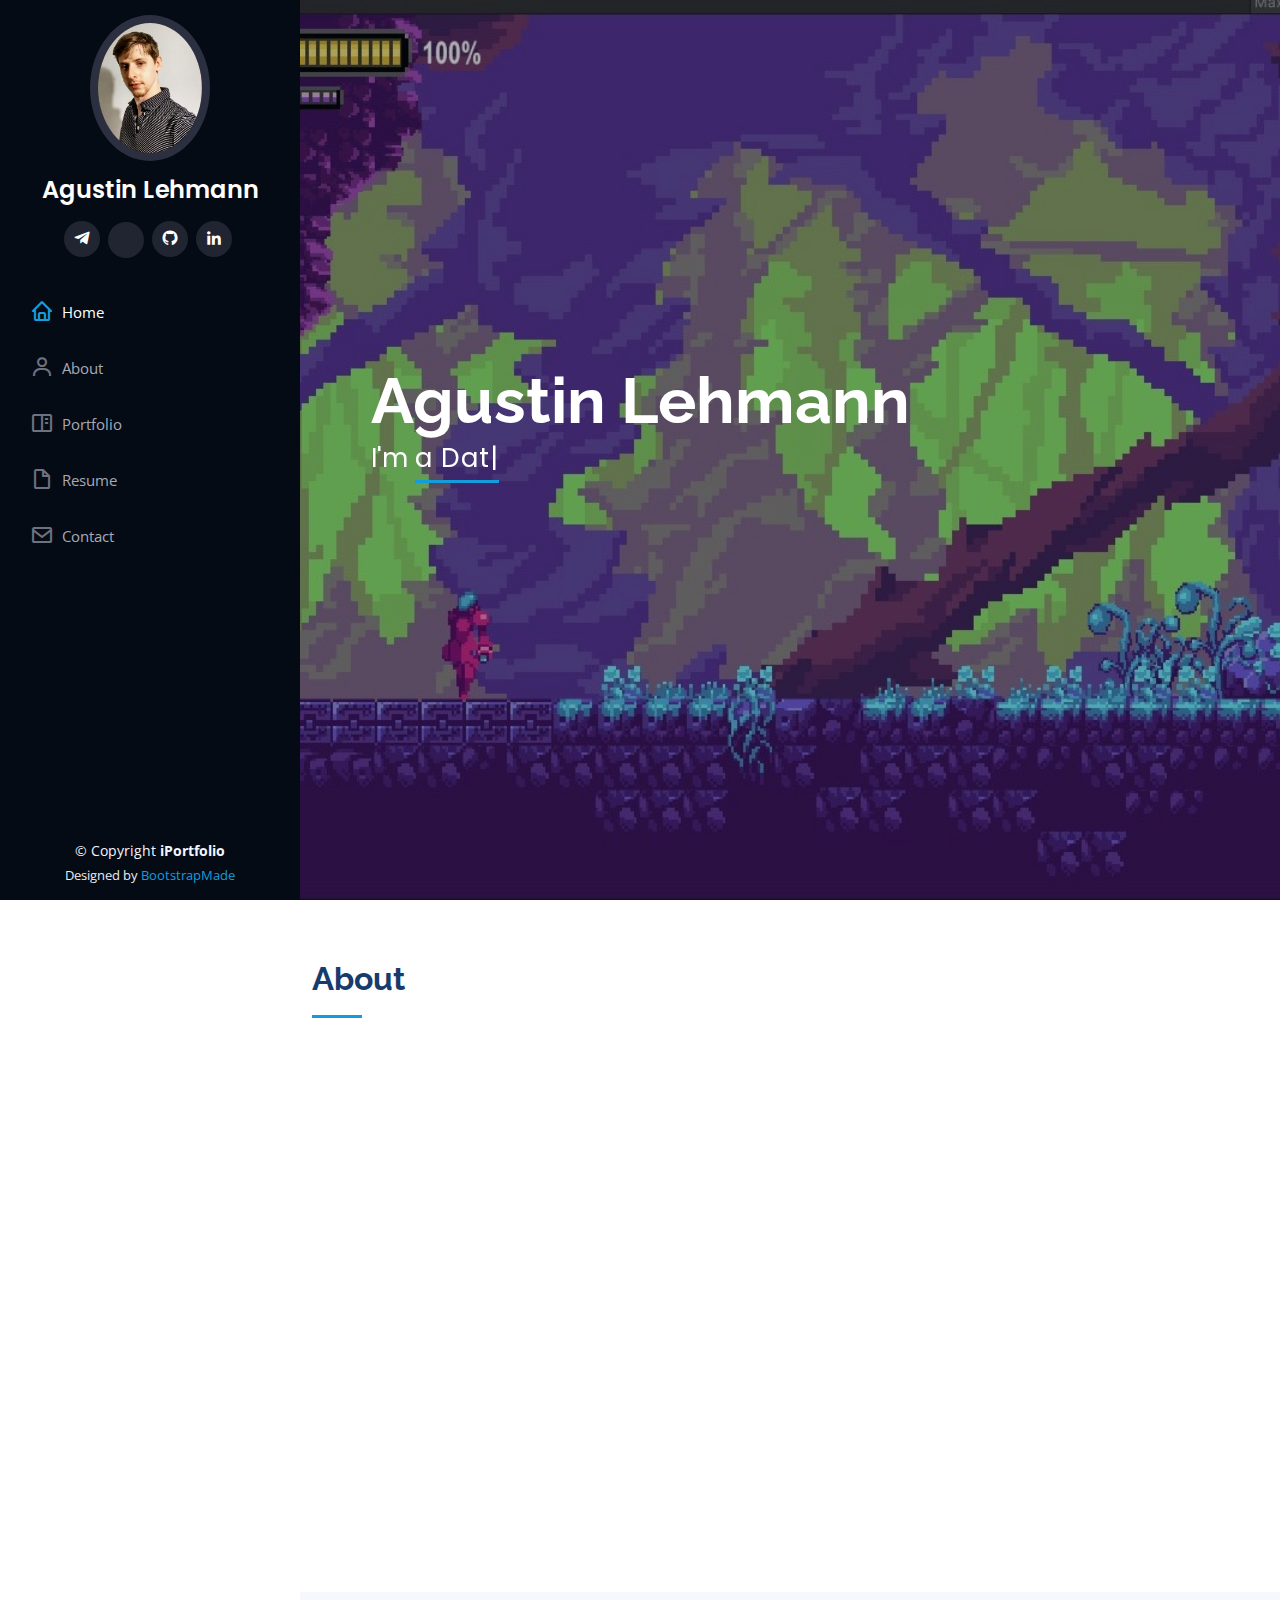
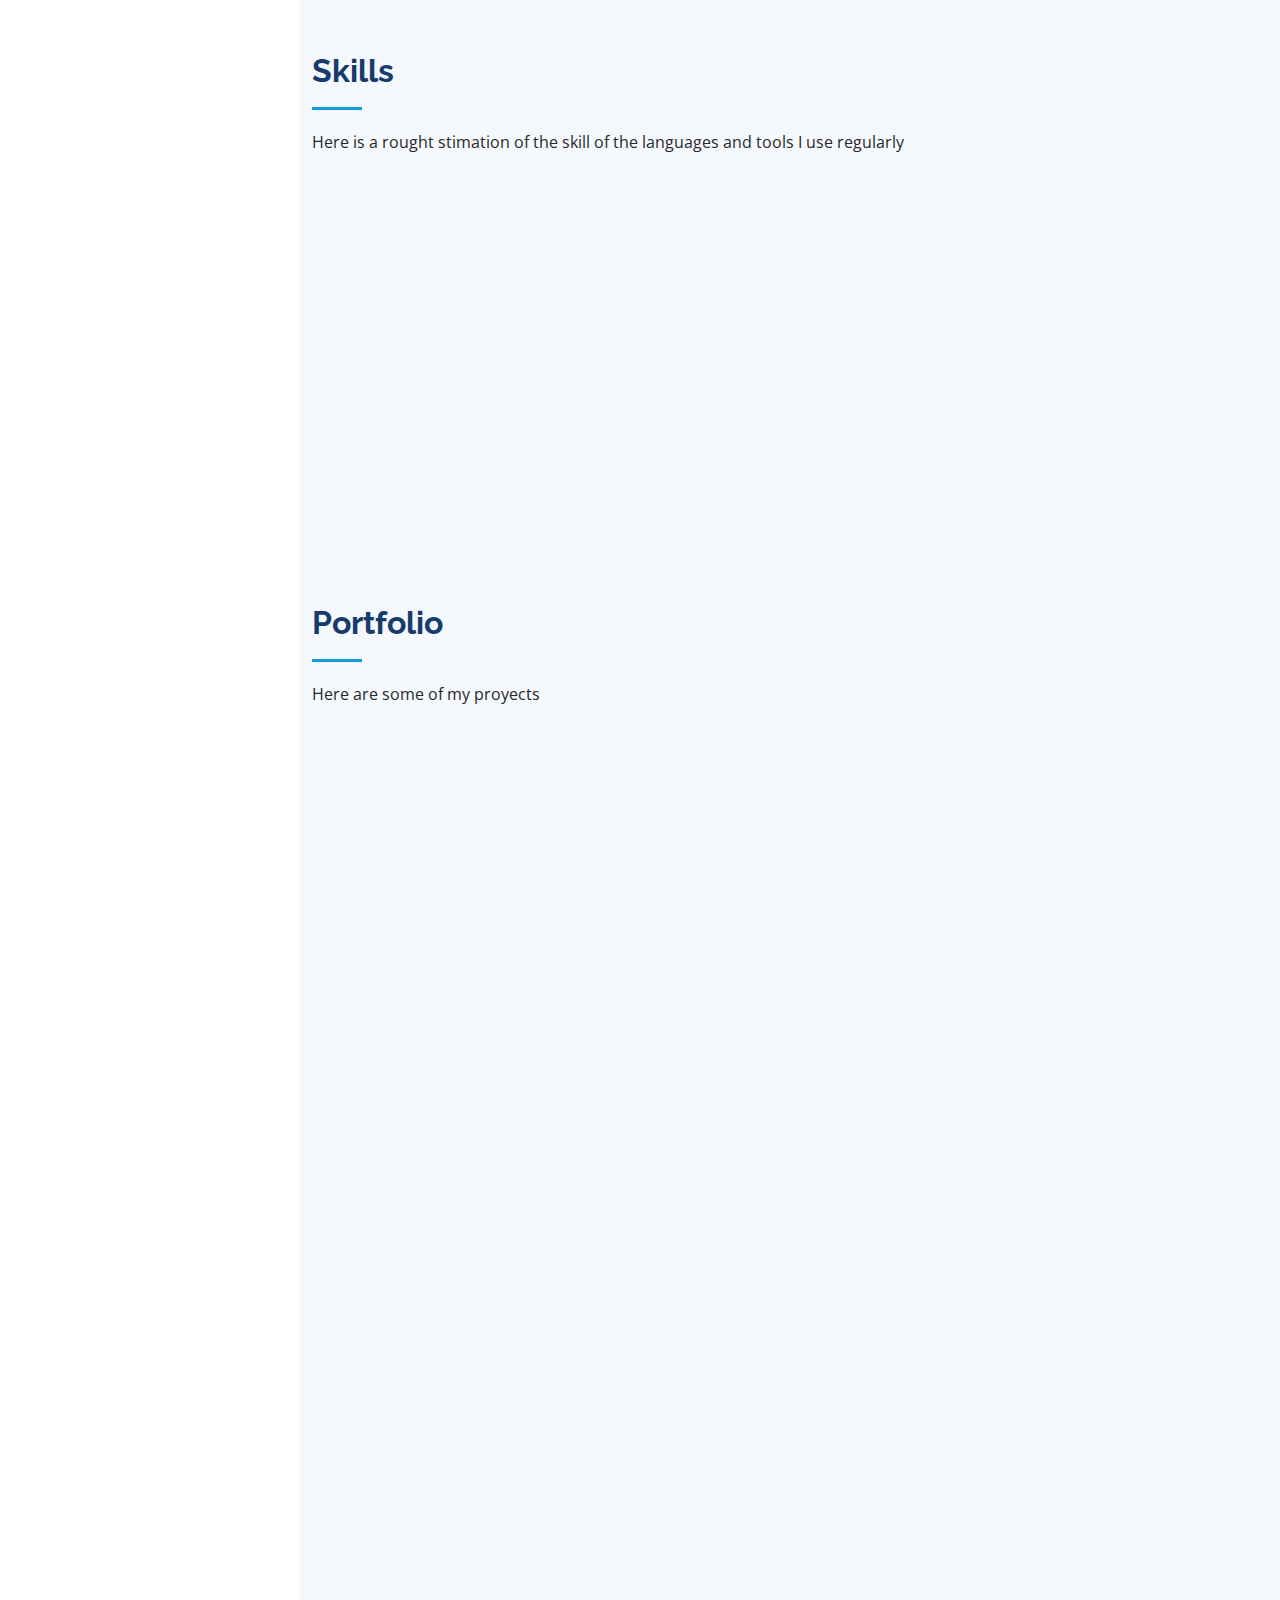
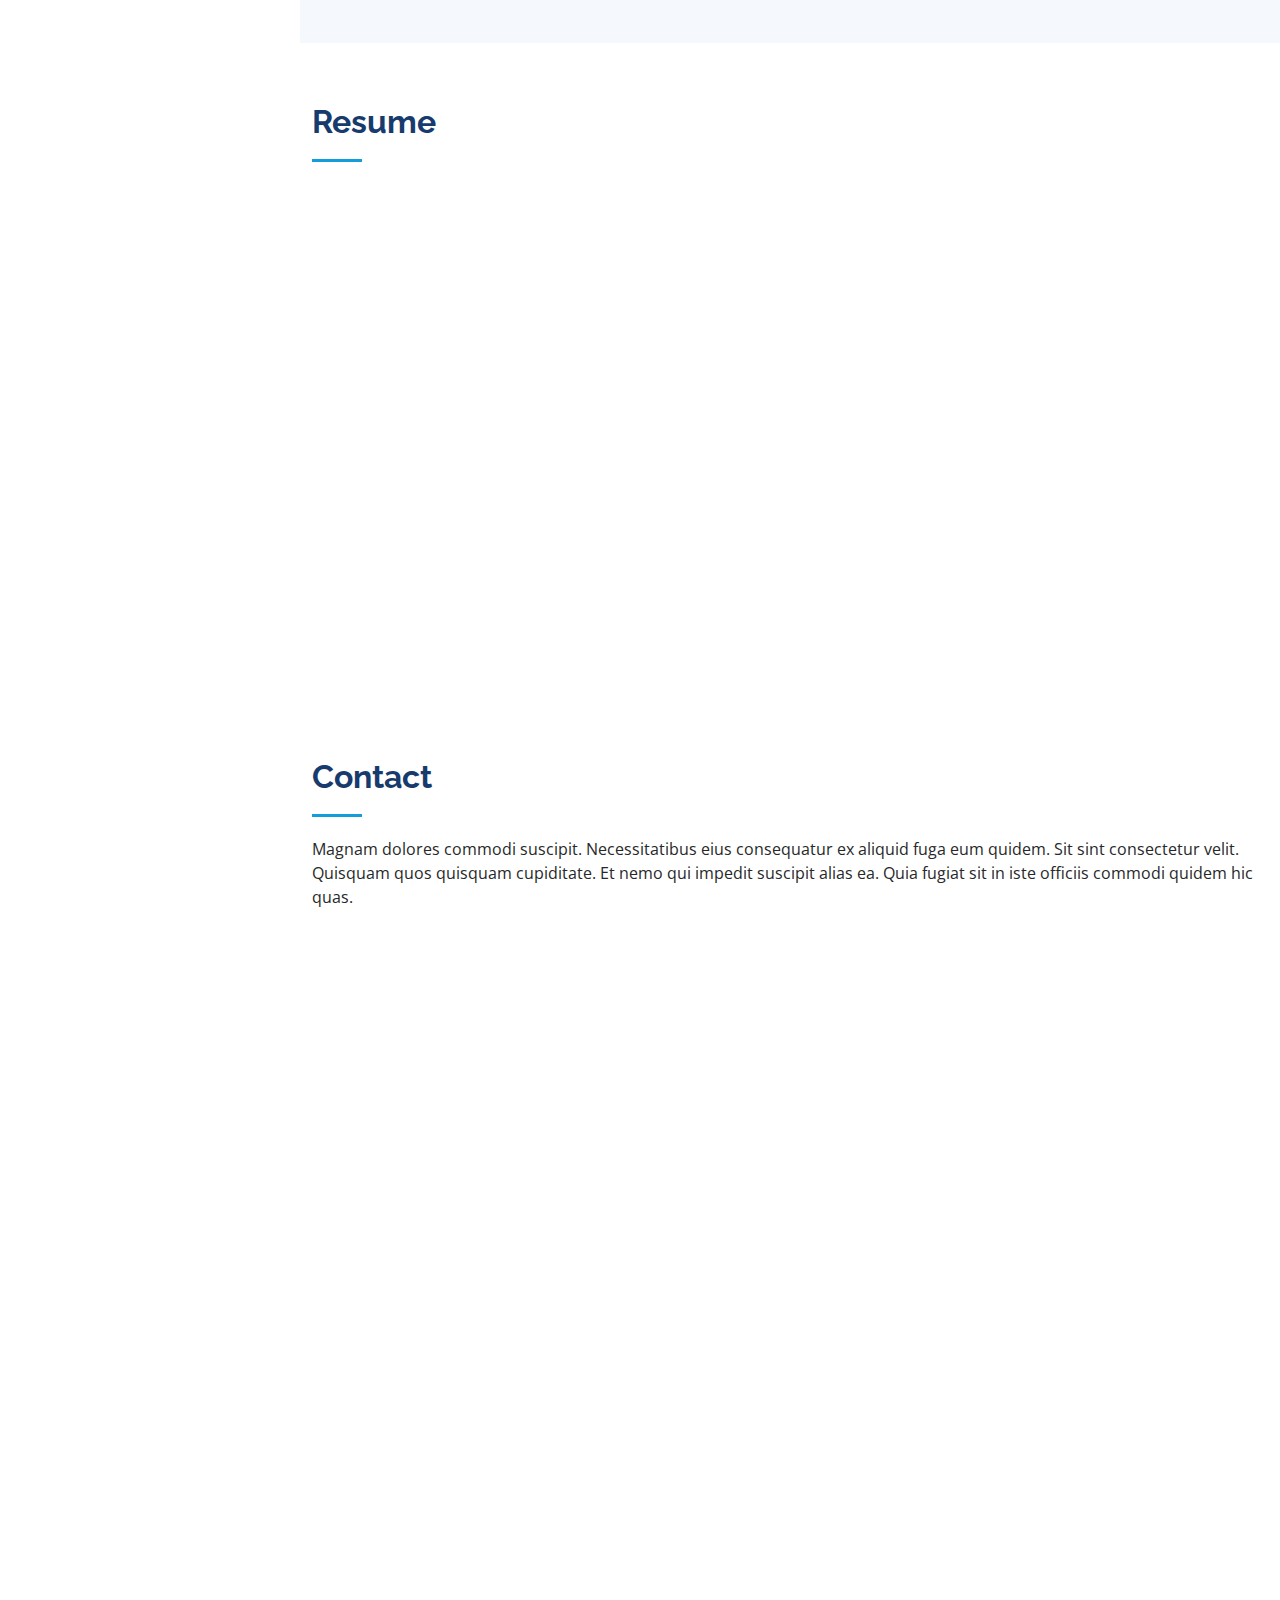
==== index.html @ 0f16b05c "temp" ====
<!DOCTYPE html>
<html lang="en">

<head>
  <meta charset="utf-8">
  <meta content="width=device-width, initial-scale=1.0" name="viewport">

  <title>Agustin Lehmann Portfolio</title>
  <meta content="" name="description">
  <meta content="" name="keywords">

  <!-- Favicons -->
  <link href="assets/img/favicon.png" rel="icon">
  <link href="assets/img/apple-touch-icon.png" rel="apple-touch-icon">

  <!-- Google Fonts -->
  <link href="https://fonts.googleapis.com/css?family=Open+Sans:300,300i,400,400i,600,600i,700,700i|Raleway:300,300i,400,400i,500,500i,600,600i,700,700i|Poppins:300,300i,400,400i,500,500i,600,600i,700,700i" rel="stylesheet">

  <!-- Vendor CSS Files -->
  <link href="assets/vendor/aos/aos.css" rel="stylesheet">
  <link href="assets/vendor/bootstrap/css/bootstrap.min.css" rel="stylesheet">
  <link href="assets/vendor/bootstrap-icons/bootstrap-icons.css" rel="stylesheet">
  <link href="assets/vendor/boxicons/css/boxicons.min.css" rel="stylesheet">
  <link href="assets/vendor/glightbox/css/glightbox.min.css" rel="stylesheet">
  <link href="assets/vendor/swiper/swiper-bundle.min.css" rel="stylesheet">

  <!-- Template Main CSS File -->
  <link href="assets/css/style.css" rel="stylesheet">

  <!-- =======================================================
  * Template Name: iPortfolio - v3.8.0
  * Template URL: https://bootstrapmade.com/iportfolio-bootstrap-portfolio-websites-template/
  * Author: BootstrapMade.com
  * License: https://bootstrapmade.com/license/
  ======================================================== -->
</head>

<body>

  <!-- ======= Mobile nav toggle button ======= -->
  <i class="bi bi-list mobile-nav-toggle d-xl-none"></i>

  <!-- ======= Header ======= -->
  <header id="header">
    <div class="d-flex flex-column">

      <div class="profile">
        <img src="assets/images/profile.jpg" alt="" class="img-fluid rounded-circle">
        <h1 class="text-light"><a href="index.html">Agustin Lehmann</a></h1>
        <div class="social-links mt-3 text-center">
          <!-- <a href="#" class="twitter"><i class="bx bxl-twitter"></i></a> -->
          <a href="https://t.me/AgustinLehmann" class="telegram"><i class="bx bxl-telegram"></i></a>
          <a href="https://www.kaggle.com/agustinlehmann" class="kaggle"><i class="bx kaggle-logo"></i></a>
          <a href="https://github.com/Lemonpi3" class="github"><i class="bx bxl-github"></i></a>
          <a href="https://linkedin.com/in/agustin-lehmann-abaab41b1/" class="linkedin"><i class="bx bxl-linkedin"></i></a>
        </div>
      </div>

      <nav id="navbar" class="nav-menu navbar">
        <ul>
          <li><a href="#hero" class="nav-link scrollto active"><i class="bx bx-home"></i> <span>Home</span></a></li>
          <li><a href="#about" class="nav-link scrollto"><i class="bx bx-user"></i> <span>About</span></a></li>
          <li><a href="#portfolio" class="nav-link scrollto"><i class="bx bx-book-content"></i> <span>Portfolio</span></a></li>
          <li><a href="#resume" class="nav-link scrollto"><i class="bx bx-file-blank"></i> <span>Resume</span></a></li>
          <li><a href="#contact" class="nav-link scrollto"><i class="bx bx-envelope"></i> <span>Contact</span></a></li>
        </ul>
      </nav><!-- .nav-menu -->
    </div>
  </header><!-- End Header -->

  <!-- ======= Hero Section ======= -->
  <section id="hero" class="d-flex flex-column justify-content-center align-items-center">
    <div class="hero-container" data-aos="fade-in">
      <h1>Agustin Lehmann</h1>
      <p>I'm <span class="typed" data-typed-items="a Data Scientist,a Unity Developer,a Programmer,a Chemist"></span></p>
    </div>
  </section><!-- End Hero -->

  <main id="main">

    <!-- ======= About Section ======= -->
    <section id="about" class="about">
      <div class="container">

        <div class="section-title">
          <h2>About</h2>
          

        </div>

        <div class="row">
          <div class="col-lg-4" data-aos="fade-right">
            <img src="assets/img/profile-img.jpg" class="img-fluid" alt="">
          </div>
          <div class="col-lg-8 pt-4 pt-lg-0 content" data-aos="fade-left">
            <h3>Data Scientist &amp; Unity developer.</h3>
            <p class="fst-italic">
              I'm Agustin Lehmann a data scientist, self thought programmer and a chemist.
            </p>
            <div class="row">
              <div class="col-lg-6">
                <ul>
                  <li><i class="bi bi-chevron-right"></i> <strong>Birthday:</strong> <span>7 June 1996</span></li>
                  <li><i class="bi bi-chevron-right"></i> <strong>Github:</strong> <span><a href ="https://github.com/Lemonpi3">github.com/Lemonpi3</a></span></li>
                  <li><i class="bi bi-chevron-right"></i> <strong>Telegram:</strong> <span><a href="https://t.me/AgustinLehmann">@AgustinLehmann</a></span></li>
                  <li><i class="bi bi-chevron-right"></i> <strong>City:</strong> <span>Ciudad Autónoma de Buenos Aires, Argentina</span></li>
                </ul>
              </div>
              <div class="col-lg-6">
                <ul>
                  <li><i class="bi bi-chevron-right"></i> <strong>Age:</strong> <span>26</span></li>
                  <li><i class="bi bi-chevron-right"></i> <strong>Email:</strong> <span>96agustin.lehmann@gmail.com</span></li>
                </ul>
              </div>
            </div>
            <p> I'm currently studying data science at the University of Buenos Aires, changed carrers from pharmacy to data science in late 2021 when I discovered it.</p>
          <p>I have experience with data science python libraries like pandas, tensorflow and seaborn as well as other libraries like requests, beautifulSoup, telethon.
            I have pro efficiency in Unity 2D and 3D (I used it to learn programing by myself) currently learning the Netcode package for makeing multiplayer games also I have some basic knowledge of html, css and javascript.
          </p>
          </div>
        </div>

      </div>
    </section><!-- End About Section -->

    <!-- ======= Skills Section ======= -->
    <section id="skills" class="skills section-bg">
      <div class="container">

        <div class="section-title">
          <h2>Skills</h2>
          <p>Here is a rought stimation of the skill of the languages and tools I use regularly</p>
        </div>

        <div class="row skills-content">

          <div class="col-lg-6" data-aos="fade-up">
            <div class="progress">
              <span class="skill">Python <i class="val">80%</i></span>
              <div class="progress-bar-wrap">
                <div class="progress-bar" role="progressbar" aria-valuenow="80" aria-valuemin="0" aria-valuemax="100"></div>
              </div>
            </div>
        
            <div class="progress">
              <span class="skill">C# <i class="val">80%</i></span>
              <div class="progress-bar-wrap">
                <div class="progress-bar" role="progressbar" aria-valuenow="80" aria-valuemin="0" aria-valuemax="100"></div>
              </div>
            </div>

            <div class="progress">
              <span class="skill">pandas <i class="val">90%</i></span>
              <div class="progress-bar-wrap">
                <div class="progress-bar" role="progressbar" aria-valuenow="90" aria-valuemin="0" aria-valuemax="100"></div>
              </div>
            </div>

            <div class="progress">
              <span class="skill">SQL <i class="val">55%</i></span>
              <div class="progress-bar-wrap">
                <div class="progress-bar" role="progressbar" aria-valuenow="55" aria-valuemin="0" aria-valuemax="100"></div>
              </div>
            </div>

            <div class="progress">
              <span class="skill">Seaborn, scikit-learn, numpy <i class="val">70%</i></span>
              <div class="progress-bar-wrap">
                <div class="progress-bar" role="progressbar" aria-valuenow="70" aria-valuemin="0" aria-valuemax="100"></div>
              </div>
            </div>
          </div>
<!-- la otra mitad -->
          <div class="col-lg-6" data-aos="fade-up" data-aos-delay="100">
            <div class="progress">
              <span class="skill">Excel <i class="val">65%</i></span>
              <div class="progress-bar-wrap">
                <div class="progress-bar" role="progressbar" aria-valuenow="65" aria-valuemin="0" aria-valuemax="100"></div>
              </div>
            </div>
            
            <div class="progress">
              <span class="skill">Unity <i class="val">70%</i></span>
              <div class="progress-bar-wrap">
                <div class="progress-bar" role="progressbar" aria-valuenow="70" aria-valuemin="0" aria-valuemax="100"></div>
              </div>
            </div>

            <div class="progress">
              <span class="skill">Tableu <i class="val">55%</i></span>
              <div class="progress-bar-wrap">
                <div class="progress-bar" role="progressbar" aria-valuenow="55" aria-valuemin="0" aria-valuemax="100"></div>
              </div>
            </div>

            <div class="progress">
              <span class="skill">tensorflow <i class="val">70%</i></span>
              <div class="progress-bar-wrap">
                <div class="progress-bar" role="progressbar" aria-valuenow="70" aria-valuemin="0" aria-valuemax="100"></div>
              </div>
            </div>

            <div class="progress">
              <span class="skill">JavaScript, HTML, CSS <i class="val">75%</i></span>
              <div class="progress-bar-wrap">
                <div class="progress-bar" role="progressbar" aria-valuenow="75" aria-valuemin="0" aria-valuemax="100"></div>
              </div>
            </div>
          </div>

        </div>

      </div>
    </section><!-- End Skills Section -->

   

    <!-- ======= Portfolio Section ======= -->
    <section id="portfolio" class="portfolio section-bg">
      <div class="container">

        <div class="section-title">
          <h2>Portfolio</h2>
          <p>Here are some of my proyects</p>
        </div>

        <div class="row" data-aos="fade-up">
          <div class="col-lg-12 d-flex justify-content-center">
            <ul id="portfolio-flters">
              <li data-filter="*" class="filter-active">All</li>
              <li data-filter=".filter-ds">Data Science</li>
              <li data-filter=".filter-unity">Unity</li>
              <li data-filter=".filter-misc">General</li>
            </ul>
          </div>
        </div>

        <div class="row portfolio-container" data-aos="fade-up" data-aos-delay="100">

          <div class="col-lg-4 col-md-6 portfolio-item filter-ds">
            <div class="portfolio-wrap">
              <img src="assets\images\HearthFailure1.png" class="img-fluid" alt="">
              <div class="portfolio-links ">
                <a href="assets/img/portfolio/portfolio-1.jpg" data-gallery="portfolioGallery" class="portfolio-lightbox" title="App 1"><i class="bx resume-item">ASsdasa</i></a>
                <a href="portfolio-details.html" title="More Details"><i class="bx bx-link">More Details</i></a>
              </div>
            </div>
          </div>

          <div class="col-lg-4 col-md-6 portfolio-item filter-web">
            <div class="portfolio-wrap">
              <img src="assets/img/portfolio/portfolio-2.jpg" class="img-fluid" alt="">
              <div class="portfolio-links">
                <a href="assets/img/portfolio/portfolio-2.jpg" data-gallery="portfolioGallery" class="portfolio-lightbox" title="Web 3"><i class="bx bx-plus"></i></a>
                <a href="portfolio-details.html" title="More Details"><i class="bx bx-link"></i></a>
              </div>
            </div>
          </div>

          <div class="col-lg-4 col-md-6 portfolio-item filter-app">
            <div class="portfolio-wrap">
              <img src="assets/img/portfolio/portfolio-3.jpg" class="img-fluid" alt="">
              <div class="portfolio-links">
                <a href="assets/img/portfolio/portfolio-3.jpg" data-gallery="portfolioGallery" class="portfolio-lightbox" title="App 2"><i class="bx bx-plus"></i></a>
                <a href="portfolio-details.html" title="More Details"><i class="bx bx-link"></i></a>
              </div>
            </div>
          </div>

          <div class="col-lg-4 col-md-6 portfolio-item filter-card">
            <div class="portfolio-wrap">
              <img src="assets/img/portfolio/portfolio-4.jpg" class="img-fluid" alt="">
              <div class="portfolio-links">
                <a href="assets/img/portfolio/portfolio-4.jpg" data-gallery="portfolioGallery" class="portfolio-lightbox" title="Card 2"><i class="bx bx-plus"></i></a>
                <a href="portfolio-details.html" title="More Details"><i class="bx bx-link"></i></a>
              </div>
            </div>
          </div>

          <div class="col-lg-4 col-md-6 portfolio-item filter-web">
            <div class="portfolio-wrap">
              <img src="assets/img/portfolio/portfolio-5.jpg" class="img-fluid" alt="">
              <div class="portfolio-links">
                <a href="assets/img/portfolio/portfolio-5.jpg" data-gallery="portfolioGallery" class="portfolio-lightbox" title="Web 2"><i class="bx bx-plus"></i></a>
                <a href="portfolio-details.html" title="More Details"><i class="bx bx-link"></i></a>
              </div>
            </div>
          </div>

          <div class="col-lg-4 col-md-6 portfolio-item filter-app">
            <div class="portfolio-wrap">
              <img src="assets/img/portfolio/portfolio-6.jpg" class="img-fluid" alt="">
              <div class="portfolio-links">
                <a href="assets/img/portfolio/portfolio-6.jpg" data-gallery="portfolioGallery" class="portfolio-lightbox" title="App 3"><i class="bx bx-plus"></i></a>
                <a href="portfolio-details.html" title="More Details"><i class="bx bx-link"></i></a>
              </div>
            </div>
          </div>

          <div class="col-lg-4 col-md-6 portfolio-item filter-card">
            <div class="portfolio-wrap">
              <img src="assets/img/portfolio/portfolio-7.jpg" class="img-fluid" alt="">
              <div class="portfolio-links">
                <a href="assets/img/portfolio/portfolio-7.jpg" data-gallery="portfolioGallery" class="portfolio-lightbox" title="Card 1"><i class="bx bx-plus"></i></a>
                <a href="portfolio-details.html" title="More Details"><i class="bx bx-link"></i></a>
              </div>
            </div>
          </div>

          <div class="col-lg-4 col-md-6 portfolio-item filter-card">
            <div class="portfolio-wrap">
              <img src="assets/img/portfolio/portfolio-8.jpg" class="img-fluid" alt="">
              <div class="portfolio-links">
                <a href="assets/img/portfolio/portfolio-8.jpg" data-gallery="portfolioGallery" class="portfolio-lightbox" title="Card 3"><i class="bx bx-plus"></i></a>
                <a href="portfolio-details.html" title="More Details"><i class="bx bx-link"></i></a>
              </div>
            </div>
          </div>

          <div class="col-lg-4 col-md-6 portfolio-item filter-web">
            <div class="portfolio-wrap">
              <img src="assets/img/portfolio/portfolio-9.jpg" class="img-fluid" alt="">
              <div class="portfolio-links">
                <a href="assets/img/portfolio/portfolio-9.jpg" data-gallery="portfolioGallery" class="portfolio-lightbox" title="Web 3"><i class="bx bx-plus"></i></a>
                <a href="portfolio-details.html" title="More Details"><i class="bx bx-link"></i></a>
              </div>
            </div>
          </div>

        </div>

      </div>
    </section><!-- End Portfolio Section -->
 <!-- ======= Resume Section ======= -->
 <section id="resume" class="resume">
  <div class="container">

    <div class="section-title">
      <h2>Resume</h2>
    </div>

    <div class="row">
      <div class="col-lg-6" data-aos="fade-up">
          <h3 class="resume-title">Education</h3>
          <div class="resume-item">
            <h4>Data Science</h4>
            <h5>2022 - Present</h5>
            <p><em>Universidad de Buenos Aires, Buenos Aires, Argentina</em></p>
          </div>
          <div class="resume-item">
            <h4>Pharmacy(Incomplete)</h4>
            <h5>2017 - 2019</h5>
            <p><em>Universidad de Buenos Aires, Buenos Aires, Argentina</em></p>
          </div>
          <div class="resume-item">
            <h4>Chemist</h4>
            <h5>2008 - 2016</h5>
            <p><em>Escuela Técnica N°27 Hipólito Yrigoyen, Buenos Aires, Argentina</em></p>
          </div>
      </div>
    </div>

  </div>
</section><!-- End Resume Section -->
    <!-- ======= Contact Section ======= -->
    <section id="contact" class="contact">
      <div class="container">

        <div class="section-title">
          <h2>Contact</h2>
          <p>Magnam dolores commodi suscipit. Necessitatibus eius consequatur ex aliquid fuga eum quidem. Sit sint consectetur velit. Quisquam quos quisquam cupiditate. Et nemo qui impedit suscipit alias ea. Quia fugiat sit in iste officiis commodi quidem hic quas.</p>
        </div>

        <div class="row" data-aos="fade-in">

          <div class="col-lg-5 d-flex align-items-stretch">
            <div class="info">
              <div class="address">
                <i class="bi bi-geo-alt"></i>
                <h4>Location:</h4>
                <p>A108 Adam Street, New York, NY 535022</p>
              </div>

              <div class="email">
                <i class="bi bi-envelope"></i>
                <h4>Email:</h4>
                <p>info@example.com</p>
              </div>

              <div class="phone">
                <i class="bi bi-phone"></i>
                <h4>Call:</h4>
                <p>+1 5589 55488 55s</p>
              </div>

              <iframe src="https://www.google.com/maps/embed?pb=!1m14!1m8!1m3!1d12097.433213460943!2d-74.0062269!3d40.7101282!3m2!1i1024!2i768!4f13.1!3m3!1m2!1s0x0%3A0xb89d1fe6bc499443!2sDowntown+Conference+Center!5e0!3m2!1smk!2sbg!4v1539943755621" frameborder="0" style="border:0; width: 100%; height: 290px;" allowfullscreen></iframe>
            </div>

          </div>

          <div class="col-lg-7 mt-5 mt-lg-0 d-flex align-items-stretch">
            <form action="forms/contact.php" method="post" role="form" class="php-email-form">
              <div class="row">
                <div class="form-group col-md-6">
                  <label for="name">Your Name</label>
                  <input type="text" name="name" class="form-control" id="name" required>
                </div>
                <div class="form-group col-md-6">
                  <label for="name">Your Email</label>
                  <input type="email" class="form-control" name="email" id="email" required>
                </div>
              </div>
              <div class="form-group">
                <label for="name">Subject</label>
                <input type="text" class="form-control" name="subject" id="subject" required>
              </div>
              <div class="form-group">
                <label for="name">Message</label>
                <textarea class="form-control" name="message" rows="10" required></textarea>
              </div>
              <div class="my-3">
                <div class="loading">Loading</div>
                <div class="error-message"></div>
                <div class="sent-message">Your message has been sent. Thank you!</div>
              </div>
              <div class="text-center"><button type="submit">Send Message</button></div>
            </form>
          </div>

        </div>

      </div>
    </section><!-- End Contact Section -->

  </main><!-- End #main -->

  <!-- ======= Footer ======= -->
  <footer id="footer">
    <div class="container">
      <div class="copyright">
        &copy; Copyright <strong><span>iPortfolio</span></strong>
      </div>
      <div class="credits">
        <!-- All the links in the footer should remain intact. -->
        <!-- You can delete the links only if you purchased the pro version. -->
        <!-- Licensing information: https://bootstrapmade.com/license/ -->
        <!-- Purchase the pro version with working PHP/AJAX contact form: https://bootstrapmade.com/iportfolio-bootstrap-portfolio-websites-template/ -->
        Designed by <a href="https://bootstrapmade.com/">BootstrapMade</a>
      </div>
    </div>
  </footer><!-- End  Footer -->

  <a href="#" class="back-to-top d-flex align-items-center justify-content-center"><i class="bi bi-arrow-up-short"></i></a>

  <!-- Vendor JS Files -->
  <script src="assets/vendor/purecounter/purecounter_vanilla.js"></script>
  <script src="assets/vendor/aos/aos.js"></script>
  <script src="assets/vendor/bootstrap/js/bootstrap.bundle.min.js"></script>
  <script src="assets/vendor/glightbox/js/glightbox.min.js"></script>
  <script src="assets/vendor/isotope-layout/isotope.pkgd.min.js"></script>
  <script src="assets/vendor/swiper/swiper-bundle.min.js"></script>
  <script src="assets/vendor/typed.js/typed.min.js"></script>
  <script src="assets/vendor/waypoints/noframework.waypoints.js"></script>
  <script src="assets/vendor/php-email-form/validate.js"></script>

  <!-- Template Main JS File -->
  <script src="assets/js/main.js"></script>

</body>

</html>
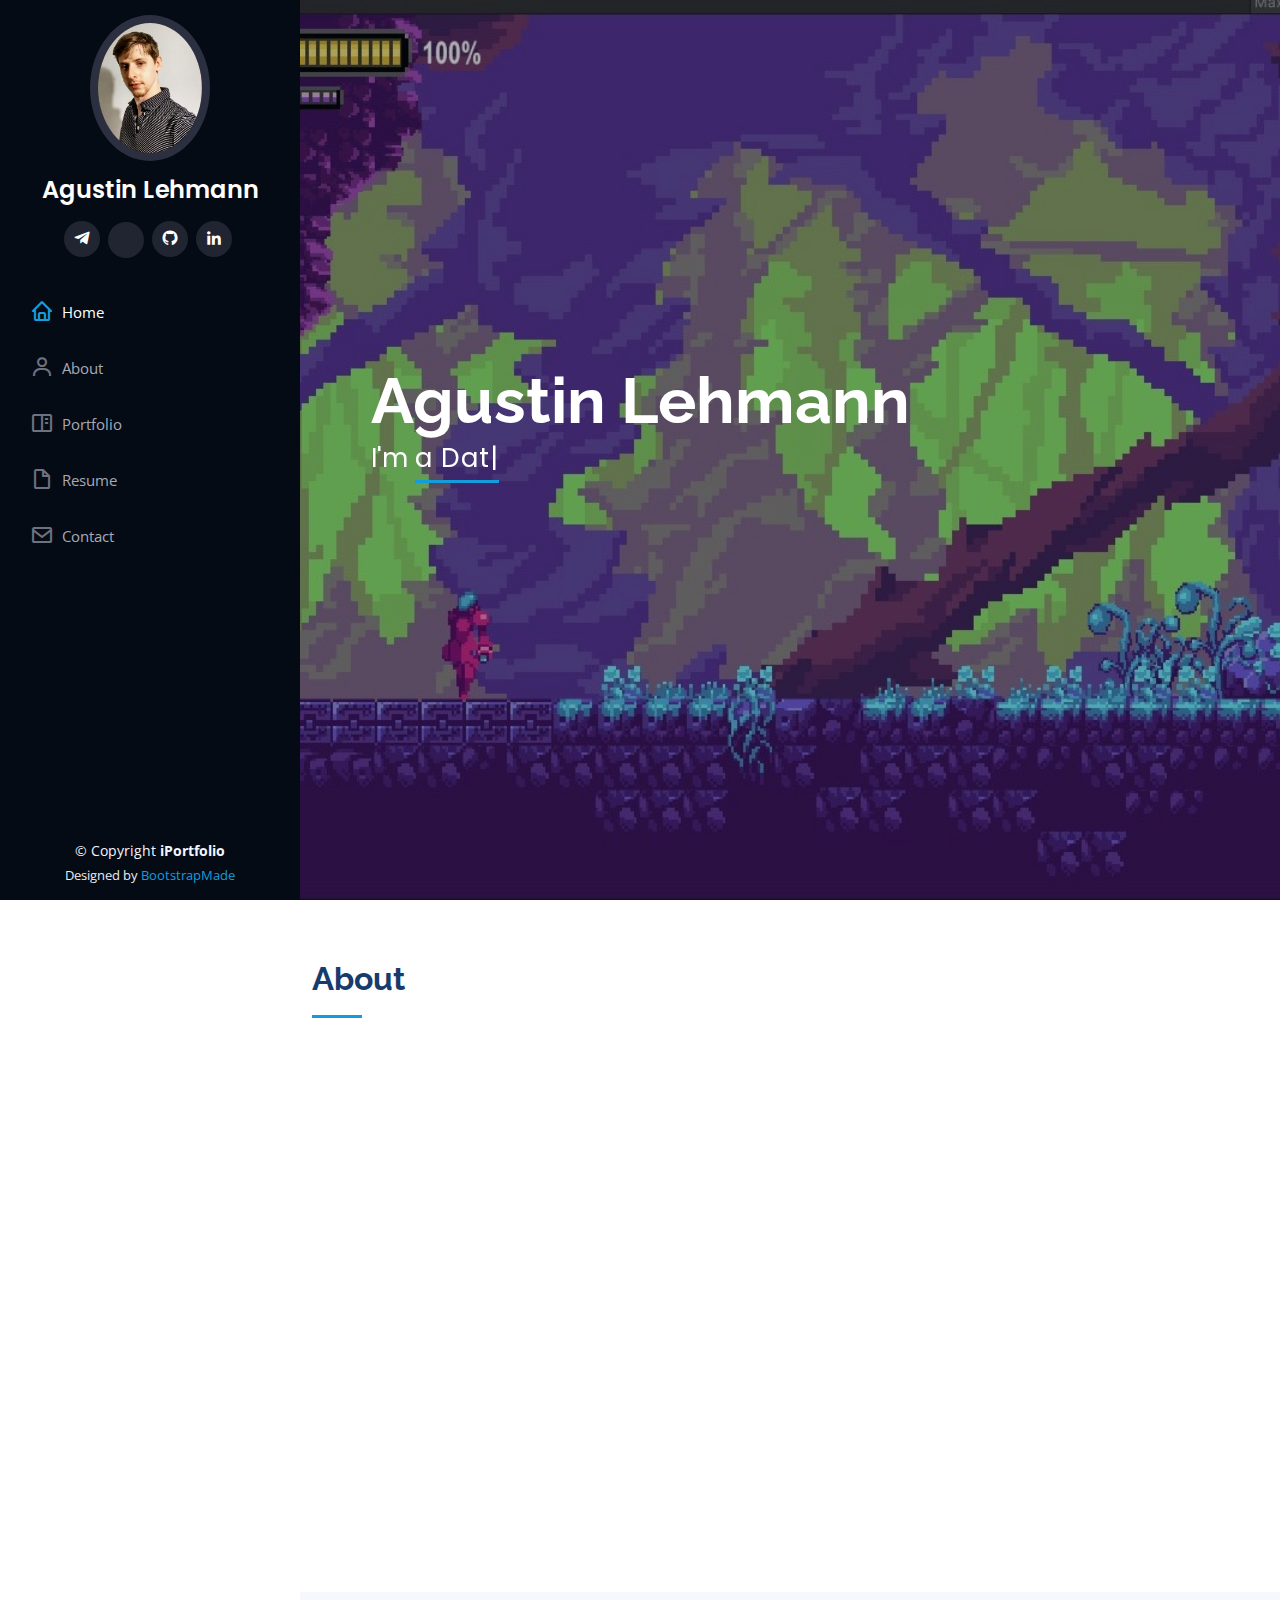
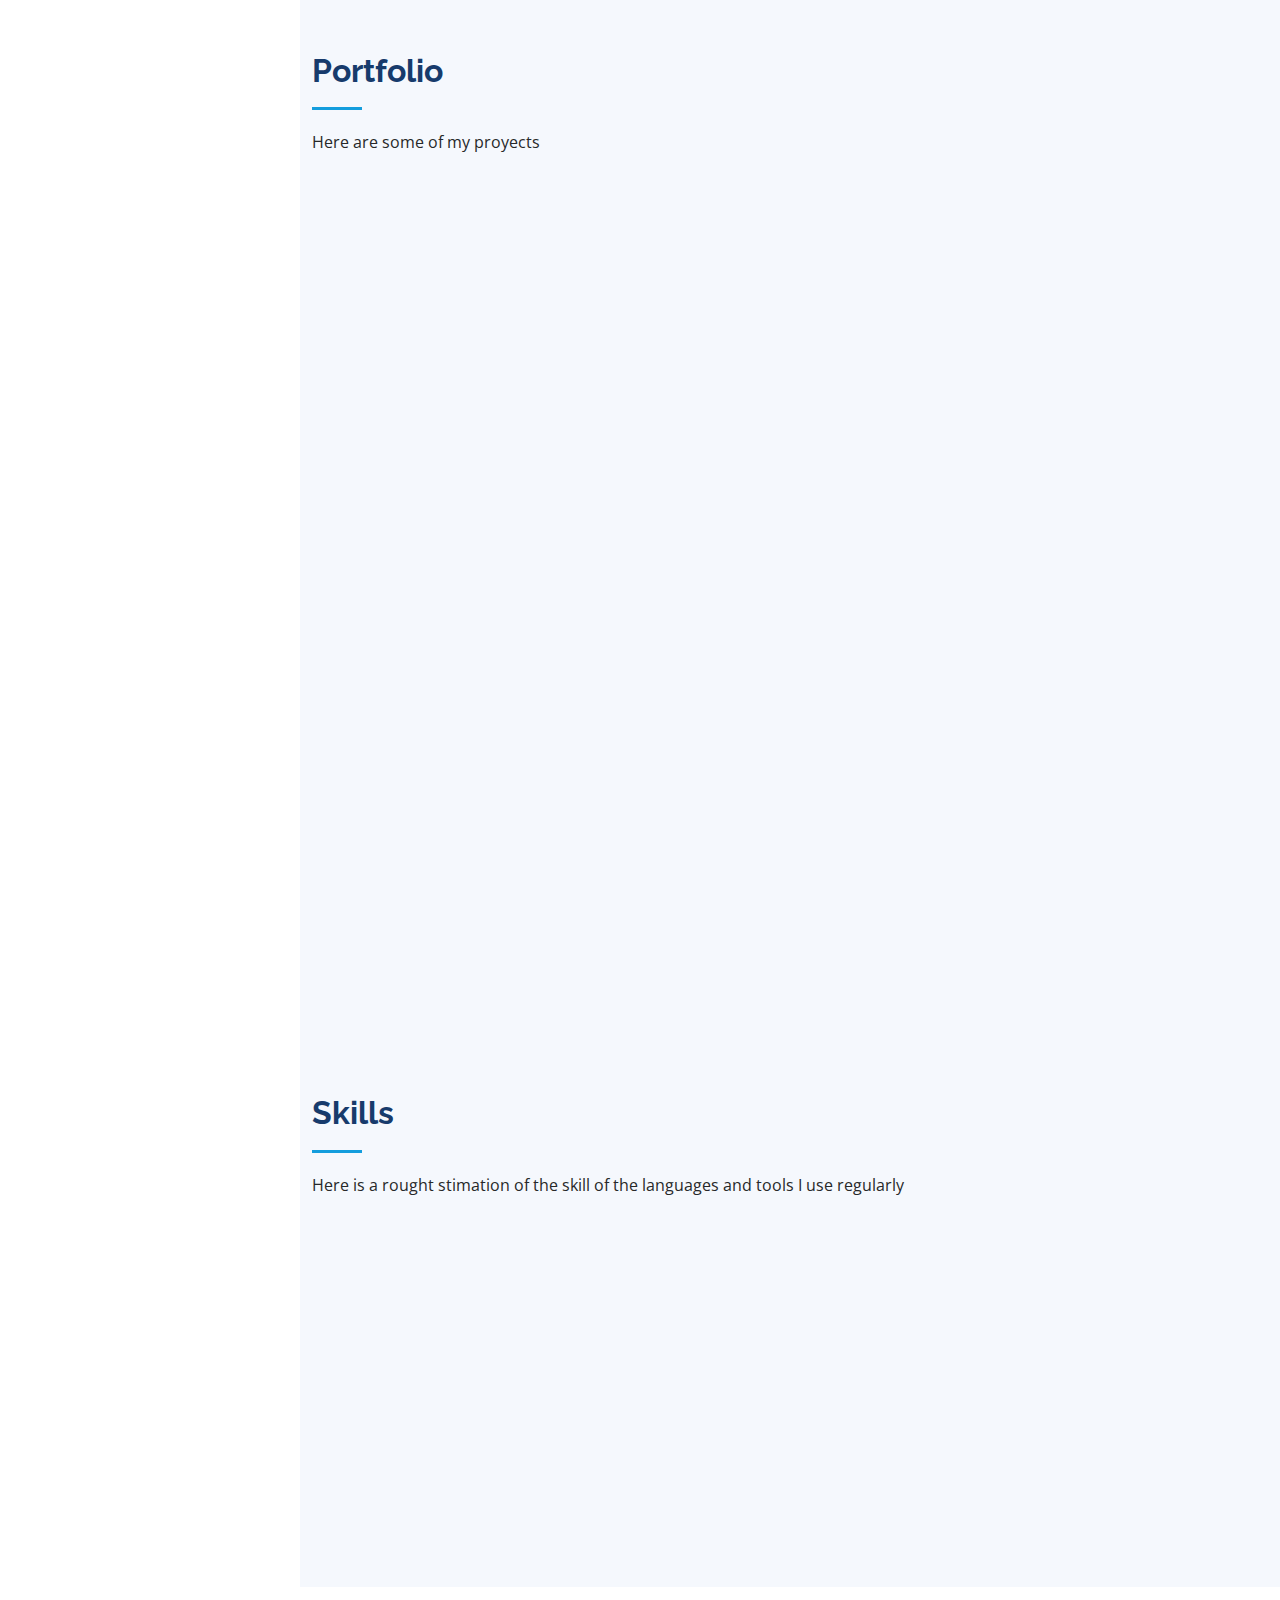
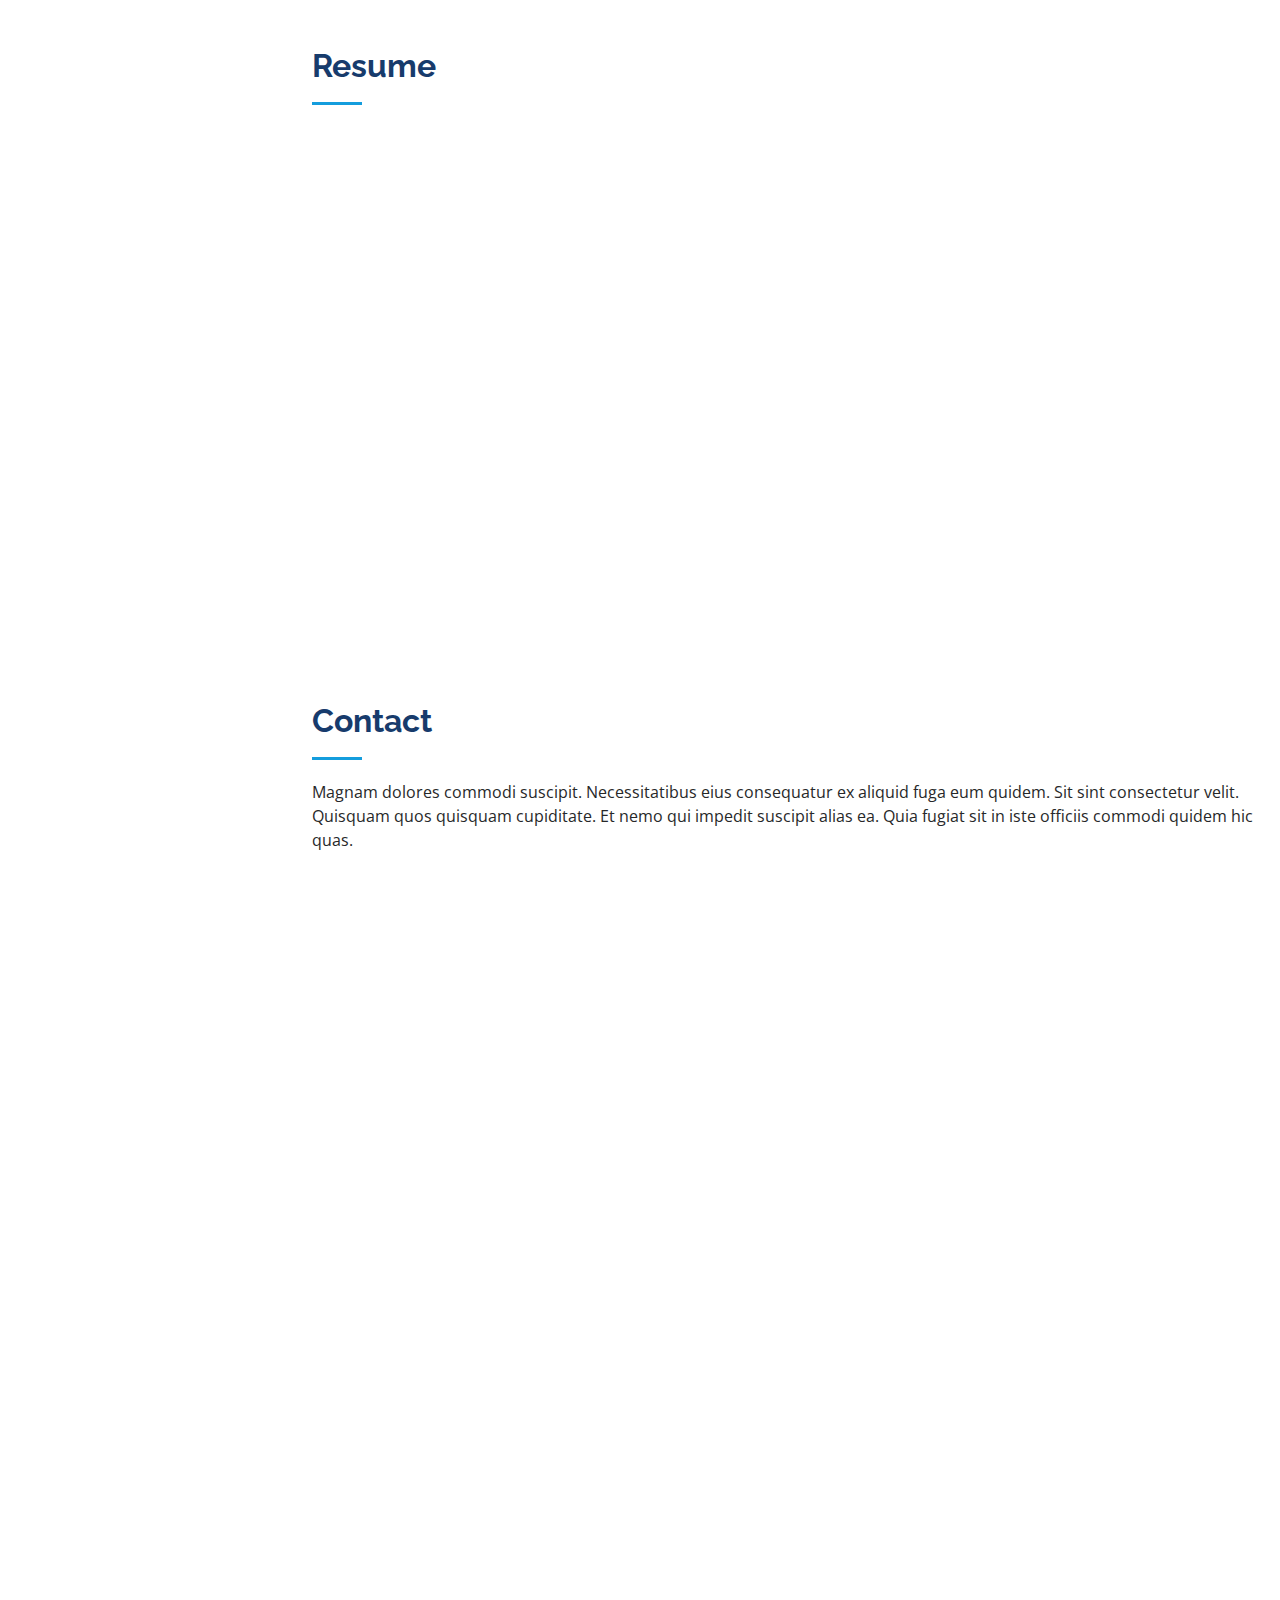
==== commit 2b0ac83c: "moar changes" ====
--- a/index.html
+++ b/index.html
@@ -84,13 +84,11 @@
 
         <div class="section-title">
           <h2>About</h2>
-          
-
         </div>
 
         <div class="row">
           <div class="col-lg-4" data-aos="fade-right">
-            <img src="assets/img/profile-img.jpg" class="img-fluid" alt="">
+            <img src="assets/images/profile.jpg" class="img-fluid" alt="">
           </div>
           <div class="col-lg-8 pt-4 pt-lg-0 content" data-aos="fade-left">
             <h3>Data Scientist &amp; Unity developer.</h3>
@@ -123,98 +121,6 @@
       </div>
     </section><!-- End About Section -->
 
-    <!-- ======= Skills Section ======= -->
-    <section id="skills" class="skills section-bg">
-      <div class="container">
-
-        <div class="section-title">
-          <h2>Skills</h2>
-          <p>Here is a rought stimation of the skill of the languages and tools I use regularly</p>
-        </div>
-
-        <div class="row skills-content">
-
-          <div class="col-lg-6" data-aos="fade-up">
-            <div class="progress">
-              <span class="skill">Python <i class="val">80%</i></span>
-              <div class="progress-bar-wrap">
-                <div class="progress-bar" role="progressbar" aria-valuenow="80" aria-valuemin="0" aria-valuemax="100"></div>
-              </div>
-            </div>
-        
-            <div class="progress">
-              <span class="skill">C# <i class="val">80%</i></span>
-              <div class="progress-bar-wrap">
-                <div class="progress-bar" role="progressbar" aria-valuenow="80" aria-valuemin="0" aria-valuemax="100"></div>
-              </div>
-            </div>
-
-            <div class="progress">
-              <span class="skill">pandas <i class="val">90%</i></span>
-              <div class="progress-bar-wrap">
-                <div class="progress-bar" role="progressbar" aria-valuenow="90" aria-valuemin="0" aria-valuemax="100"></div>
-              </div>
-            </div>
-
-            <div class="progress">
-              <span class="skill">SQL <i class="val">55%</i></span>
-              <div class="progress-bar-wrap">
-                <div class="progress-bar" role="progressbar" aria-valuenow="55" aria-valuemin="0" aria-valuemax="100"></div>
-              </div>
-            </div>
-
-            <div class="progress">
-              <span class="skill">Seaborn, scikit-learn, numpy <i class="val">70%</i></span>
-              <div class="progress-bar-wrap">
-                <div class="progress-bar" role="progressbar" aria-valuenow="70" aria-valuemin="0" aria-valuemax="100"></div>
-              </div>
-            </div>
-          </div>
-<!-- la otra mitad -->
-          <div class="col-lg-6" data-aos="fade-up" data-aos-delay="100">
-            <div class="progress">
-              <span class="skill">Excel <i class="val">65%</i></span>
-              <div class="progress-bar-wrap">
-                <div class="progress-bar" role="progressbar" aria-valuenow="65" aria-valuemin="0" aria-valuemax="100"></div>
-              </div>
-            </div>
-            
-            <div class="progress">
-              <span class="skill">Unity <i class="val">70%</i></span>
-              <div class="progress-bar-wrap">
-                <div class="progress-bar" role="progressbar" aria-valuenow="70" aria-valuemin="0" aria-valuemax="100"></div>
-              </div>
-            </div>
-
-            <div class="progress">
-              <span class="skill">Tableu <i class="val">55%</i></span>
-              <div class="progress-bar-wrap">
-                <div class="progress-bar" role="progressbar" aria-valuenow="55" aria-valuemin="0" aria-valuemax="100"></div>
-              </div>
-            </div>
-
-            <div class="progress">
-              <span class="skill">tensorflow <i class="val">70%</i></span>
-              <div class="progress-bar-wrap">
-                <div class="progress-bar" role="progressbar" aria-valuenow="70" aria-valuemin="0" aria-valuemax="100"></div>
-              </div>
-            </div>
-
-            <div class="progress">
-              <span class="skill">JavaScript, HTML, CSS <i class="val">75%</i></span>
-              <div class="progress-bar-wrap">
-                <div class="progress-bar" role="progressbar" aria-valuenow="75" aria-valuemin="0" aria-valuemax="100"></div>
-              </div>
-            </div>
-          </div>
-
-        </div>
-
-      </div>
-    </section><!-- End Skills Section -->
-
-   
-
     <!-- ======= Portfolio Section ======= -->
     <section id="portfolio" class="portfolio section-bg">
       <div class="container">
@@ -241,17 +147,44 @@
             <div class="portfolio-wrap">
               <img src="assets\images\HearthFailure1.png" class="img-fluid" alt="">
               <div class="portfolio-links ">
-                <a href="assets/img/portfolio/portfolio-1.jpg" data-gallery="portfolioGallery" class="portfolio-lightbox" title="App 1"><i class="bx resume-item">ASsdasa</i></a>
-                <a href="portfolio-details.html" title="More Details"><i class="bx bx-link">More Details</i></a>
+                <a href=".\portfolio-details-pages\portfolio-details-heartfailure.html" title="More Details">Heart failure EDA and Model</a>
+              </div>
+            </div>
+          </div>
+
+          <div class="col-lg-4 col-md-6 portfolio-item filter-unity">
+            <div class="portfolio-wrap">
+              <img src="assets/images/fpsSurvival.png" class="img-fluid" alt="">
+              <div class="portfolio-links">
+                <a href=".\portfolio-details-pages\portfolio-details-fps-survival.html" title="More Details">FPS survival with MLAPI</a>
+              </div>
+            </div>
+          </div>
+
+          <div class="col-lg-4 col-md-6 portfolio-item filter-unity">
+            <div class="portfolio-wrap">
+              <img src="assets/images/LetBeChaos.jpg" class="img-fluid" alt="">
+              <div class="portfolio-links">
+                <a href=".\portfolio-details-pages\portfolio-details-let-be-chaos.html" title="More Details">GameJam: Let it be Chaos</a>
+              </div>
+            </div>
+          </div>
+
+          <div class="col-lg-4 col-md-6 portfolio-item filter-card">
+            <div class="portfolio-wrap">
+              <img src="assets/img/portfolio/portfolio-4.jpg" class="img-fluid" alt="">
+              <div class="portfolio-links">
+                <a href="assets/img/portfolio/portfolio-4.jpg" data-gallery="portfolioGallery" class="portfolio-lightbox" title="Card 2"><i class="bx bx-plus"></i></a>
+                <a href="portfolio-details.html" title="More Details"><i class="bx bx-link"></i></a>
               </div>
             </div>
           </div>
 
           <div class="col-lg-4 col-md-6 portfolio-item filter-web">
             <div class="portfolio-wrap">
-              <img src="assets/img/portfolio/portfolio-2.jpg" class="img-fluid" alt="">
-              <div class="portfolio-links">
-                <a href="assets/img/portfolio/portfolio-2.jpg" data-gallery="portfolioGallery" class="portfolio-lightbox" title="Web 3"><i class="bx bx-plus"></i></a>
+              <img src="assets/img/portfolio/portfolio-5.jpg" class="img-fluid" alt="">
+              <div class="portfolio-links">
+                <a href="assets/img/portfolio/portfolio-5.jpg" data-gallery="portfolioGallery" class="portfolio-lightbox" title="Web 2"><i class="bx bx-plus"></i></a>
                 <a href="portfolio-details.html" title="More Details"><i class="bx bx-link"></i></a>
               </div>
             </div>
@@ -259,9 +192,9 @@
 
           <div class="col-lg-4 col-md-6 portfolio-item filter-app">
             <div class="portfolio-wrap">
-              <img src="assets/img/portfolio/portfolio-3.jpg" class="img-fluid" alt="">
-              <div class="portfolio-links">
-                <a href="assets/img/portfolio/portfolio-3.jpg" data-gallery="portfolioGallery" class="portfolio-lightbox" title="App 2"><i class="bx bx-plus"></i></a>
+              <img src="assets/img/portfolio/portfolio-6.jpg" class="img-fluid" alt="">
+              <div class="portfolio-links">
+                <a href="assets/img/portfolio/portfolio-6.jpg" data-gallery="portfolioGallery" class="portfolio-lightbox" title="App 3"><i class="bx bx-plus"></i></a>
                 <a href="portfolio-details.html" title="More Details"><i class="bx bx-link"></i></a>
               </div>
             </div>
@@ -269,9 +202,19 @@
 
           <div class="col-lg-4 col-md-6 portfolio-item filter-card">
             <div class="portfolio-wrap">
-              <img src="assets/img/portfolio/portfolio-4.jpg" class="img-fluid" alt="">
-              <div class="portfolio-links">
-                <a href="assets/img/portfolio/portfolio-4.jpg" data-gallery="portfolioGallery" class="portfolio-lightbox" title="Card 2"><i class="bx bx-plus"></i></a>
+              <img src="assets/img/portfolio/portfolio-7.jpg" class="img-fluid" alt="">
+              <div class="portfolio-links">
+                <a href="assets/img/portfolio/portfolio-7.jpg" data-gallery="portfolioGallery" class="portfolio-lightbox" title="Card 1"><i class="bx bx-plus"></i></a>
+                <a href="portfolio-details.html" title="More Details"><i class="bx bx-link"></i></a>
+              </div>
+            </div>
+          </div>
+
+          <div class="col-lg-4 col-md-6 portfolio-item filter-card">
+            <div class="portfolio-wrap">
+              <img src="assets/img/portfolio/portfolio-8.jpg" class="img-fluid" alt="">
+              <div class="portfolio-links">
+                <a href="assets/img/portfolio/portfolio-8.jpg" data-gallery="portfolioGallery" class="portfolio-lightbox" title="Card 3"><i class="bx bx-plus"></i></a>
                 <a href="portfolio-details.html" title="More Details"><i class="bx bx-link"></i></a>
               </div>
             </div>
@@ -279,46 +222,6 @@
 
           <div class="col-lg-4 col-md-6 portfolio-item filter-web">
             <div class="portfolio-wrap">
-              <img src="assets/img/portfolio/portfolio-5.jpg" class="img-fluid" alt="">
-              <div class="portfolio-links">
-                <a href="assets/img/portfolio/portfolio-5.jpg" data-gallery="portfolioGallery" class="portfolio-lightbox" title="Web 2"><i class="bx bx-plus"></i></a>
-                <a href="portfolio-details.html" title="More Details"><i class="bx bx-link"></i></a>
-              </div>
-            </div>
-          </div>
-
-          <div class="col-lg-4 col-md-6 portfolio-item filter-app">
-            <div class="portfolio-wrap">
-              <img src="assets/img/portfolio/portfolio-6.jpg" class="img-fluid" alt="">
-              <div class="portfolio-links">
-                <a href="assets/img/portfolio/portfolio-6.jpg" data-gallery="portfolioGallery" class="portfolio-lightbox" title="App 3"><i class="bx bx-plus"></i></a>
-                <a href="portfolio-details.html" title="More Details"><i class="bx bx-link"></i></a>
-              </div>
-            </div>
-          </div>
-
-          <div class="col-lg-4 col-md-6 portfolio-item filter-card">
-            <div class="portfolio-wrap">
-              <img src="assets/img/portfolio/portfolio-7.jpg" class="img-fluid" alt="">
-              <div class="portfolio-links">
-                <a href="assets/img/portfolio/portfolio-7.jpg" data-gallery="portfolioGallery" class="portfolio-lightbox" title="Card 1"><i class="bx bx-plus"></i></a>
-                <a href="portfolio-details.html" title="More Details"><i class="bx bx-link"></i></a>
-              </div>
-            </div>
-          </div>
-
-          <div class="col-lg-4 col-md-6 portfolio-item filter-card">
-            <div class="portfolio-wrap">
-              <img src="assets/img/portfolio/portfolio-8.jpg" class="img-fluid" alt="">
-              <div class="portfolio-links">
-                <a href="assets/img/portfolio/portfolio-8.jpg" data-gallery="portfolioGallery" class="portfolio-lightbox" title="Card 3"><i class="bx bx-plus"></i></a>
-                <a href="portfolio-details.html" title="More Details"><i class="bx bx-link"></i></a>
-              </div>
-            </div>
-          </div>
-
-          <div class="col-lg-4 col-md-6 portfolio-item filter-web">
-            <div class="portfolio-wrap">
               <img src="assets/img/portfolio/portfolio-9.jpg" class="img-fluid" alt="">
               <div class="portfolio-links">
                 <a href="assets/img/portfolio/portfolio-9.jpg" data-gallery="portfolioGallery" class="portfolio-lightbox" title="Web 3"><i class="bx bx-plus"></i></a>
@@ -331,6 +234,96 @@
 
       </div>
     </section><!-- End Portfolio Section -->
+
+<!-- ======= Skills Section ======= -->
+<section id="skills" class="skills section-bg">
+  <div class="container">
+
+    <div class="section-title">
+      <h2>Skills</h2>
+      <p>Here is a rought stimation of the skill of the languages and tools I use regularly</p>
+    </div>
+
+    <div class="row skills-content">
+
+      <div class="col-lg-6" data-aos="fade-up">
+        <div class="progress">
+          <span class="skill">Python <i class="val">80%</i></span>
+          <div class="progress-bar-wrap">
+            <div class="progress-bar" role="progressbar" aria-valuenow="80" aria-valuemin="0" aria-valuemax="100"></div>
+          </div>
+        </div>
+    
+        <div class="progress">
+          <span class="skill">C# <i class="val">80%</i></span>
+          <div class="progress-bar-wrap">
+            <div class="progress-bar" role="progressbar" aria-valuenow="80" aria-valuemin="0" aria-valuemax="100"></div>
+          </div>
+        </div>
+
+        <div class="progress">
+          <span class="skill">pandas <i class="val">90%</i></span>
+          <div class="progress-bar-wrap">
+            <div class="progress-bar" role="progressbar" aria-valuenow="90" aria-valuemin="0" aria-valuemax="100"></div>
+          </div>
+        </div>
+
+        <div class="progress">
+          <span class="skill">SQL <i class="val">55%</i></span>
+          <div class="progress-bar-wrap">
+            <div class="progress-bar" role="progressbar" aria-valuenow="55" aria-valuemin="0" aria-valuemax="100"></div>
+          </div>
+        </div>
+
+        <div class="progress">
+          <span class="skill">Seaborn, scikit-learn, numpy <i class="val">70%</i></span>
+          <div class="progress-bar-wrap">
+            <div class="progress-bar" role="progressbar" aria-valuenow="70" aria-valuemin="0" aria-valuemax="100"></div>
+          </div>
+        </div>
+      </div>
+<!-- la otra mitad -->
+      <div class="col-lg-6" data-aos="fade-up" data-aos-delay="100">
+        <div class="progress">
+          <span class="skill">Excel <i class="val">65%</i></span>
+          <div class="progress-bar-wrap">
+            <div class="progress-bar" role="progressbar" aria-valuenow="65" aria-valuemin="0" aria-valuemax="100"></div>
+          </div>
+        </div>
+        
+        <div class="progress">
+          <span class="skill">Unity <i class="val">70%</i></span>
+          <div class="progress-bar-wrap">
+            <div class="progress-bar" role="progressbar" aria-valuenow="70" aria-valuemin="0" aria-valuemax="100"></div>
+          </div>
+        </div>
+
+        <div class="progress">
+          <span class="skill">Tableu <i class="val">55%</i></span>
+          <div class="progress-bar-wrap">
+            <div class="progress-bar" role="progressbar" aria-valuenow="55" aria-valuemin="0" aria-valuemax="100"></div>
+          </div>
+        </div>
+
+        <div class="progress">
+          <span class="skill">tensorflow <i class="val">70%</i></span>
+          <div class="progress-bar-wrap">
+            <div class="progress-bar" role="progressbar" aria-valuenow="70" aria-valuemin="0" aria-valuemax="100"></div>
+          </div>
+        </div>
+
+        <div class="progress">
+          <span class="skill">JavaScript, HTML, CSS <i class="val">75%</i></span>
+          <div class="progress-bar-wrap">
+            <div class="progress-bar" role="progressbar" aria-valuenow="75" aria-valuemin="0" aria-valuemax="100"></div>
+          </div>
+        </div>
+      </div>
+
+    </div>
+
+  </div>
+</section><!-- End Skills Section -->
  <!-- ======= Resume Section ======= -->
  <section id="resume" class="resume">
   <div class="container">
--- a/assets/css/style.css
+++ b/assets/css/style.css
@@ -600,7 +600,7 @@
   text-align: center;
   background: rgba(20, 157, 221, 0.75);
   transition: 0.3s;
-  width: 50%;
+  width: 100%;
 }
 
 .portfolio .portfolio-wrap .portfolio-links a:hover {
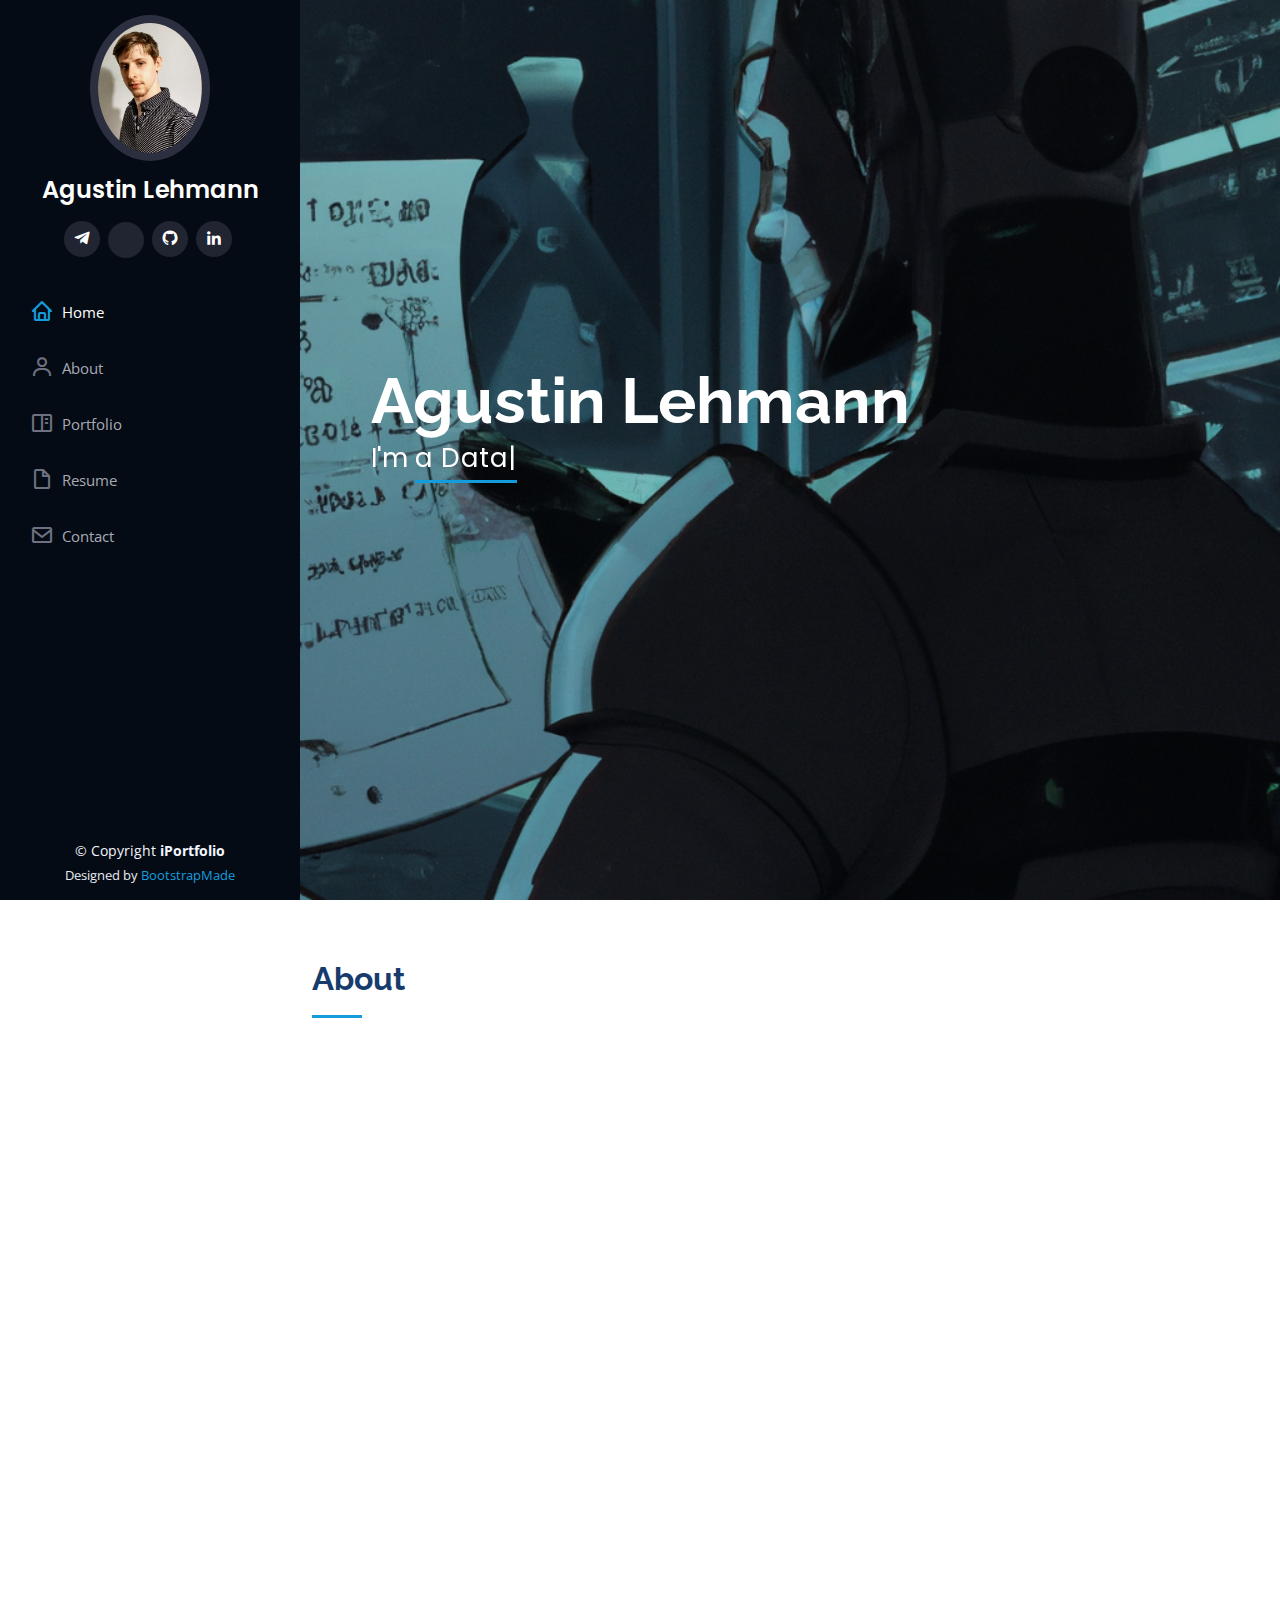
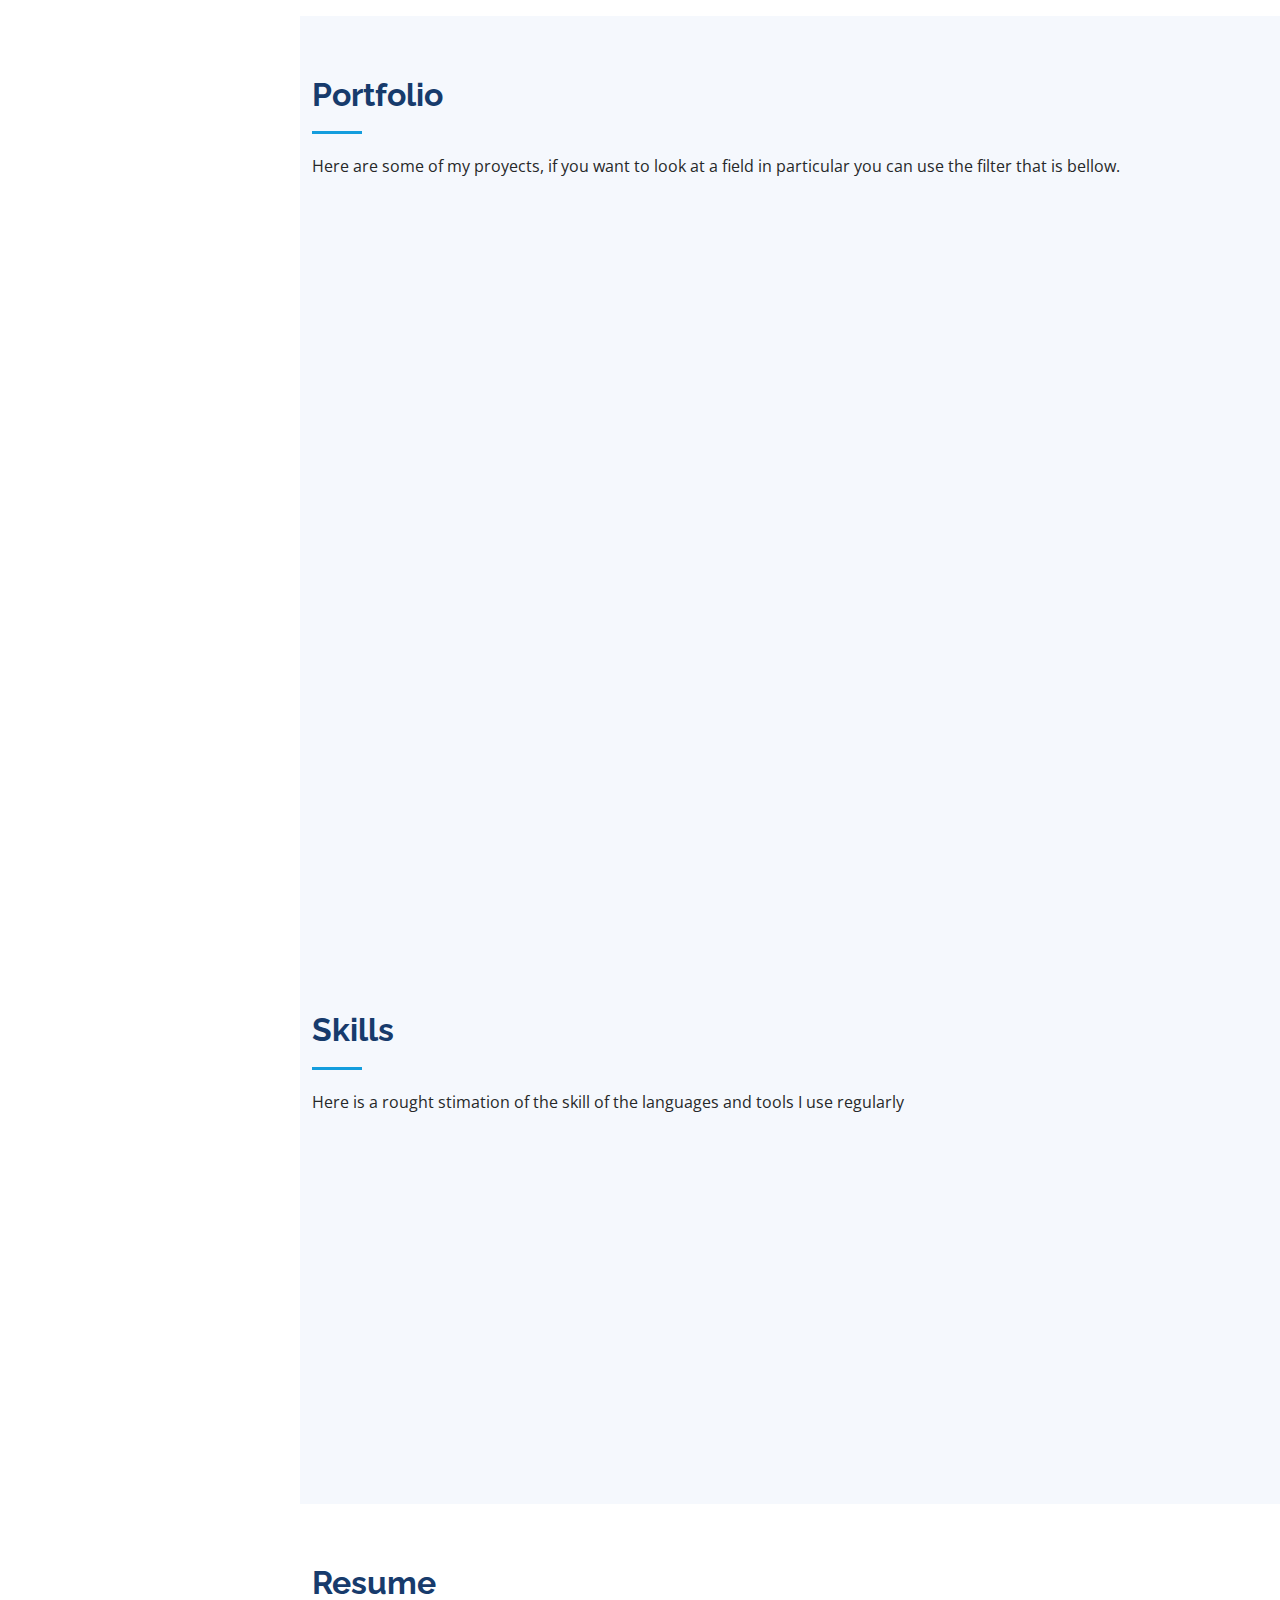
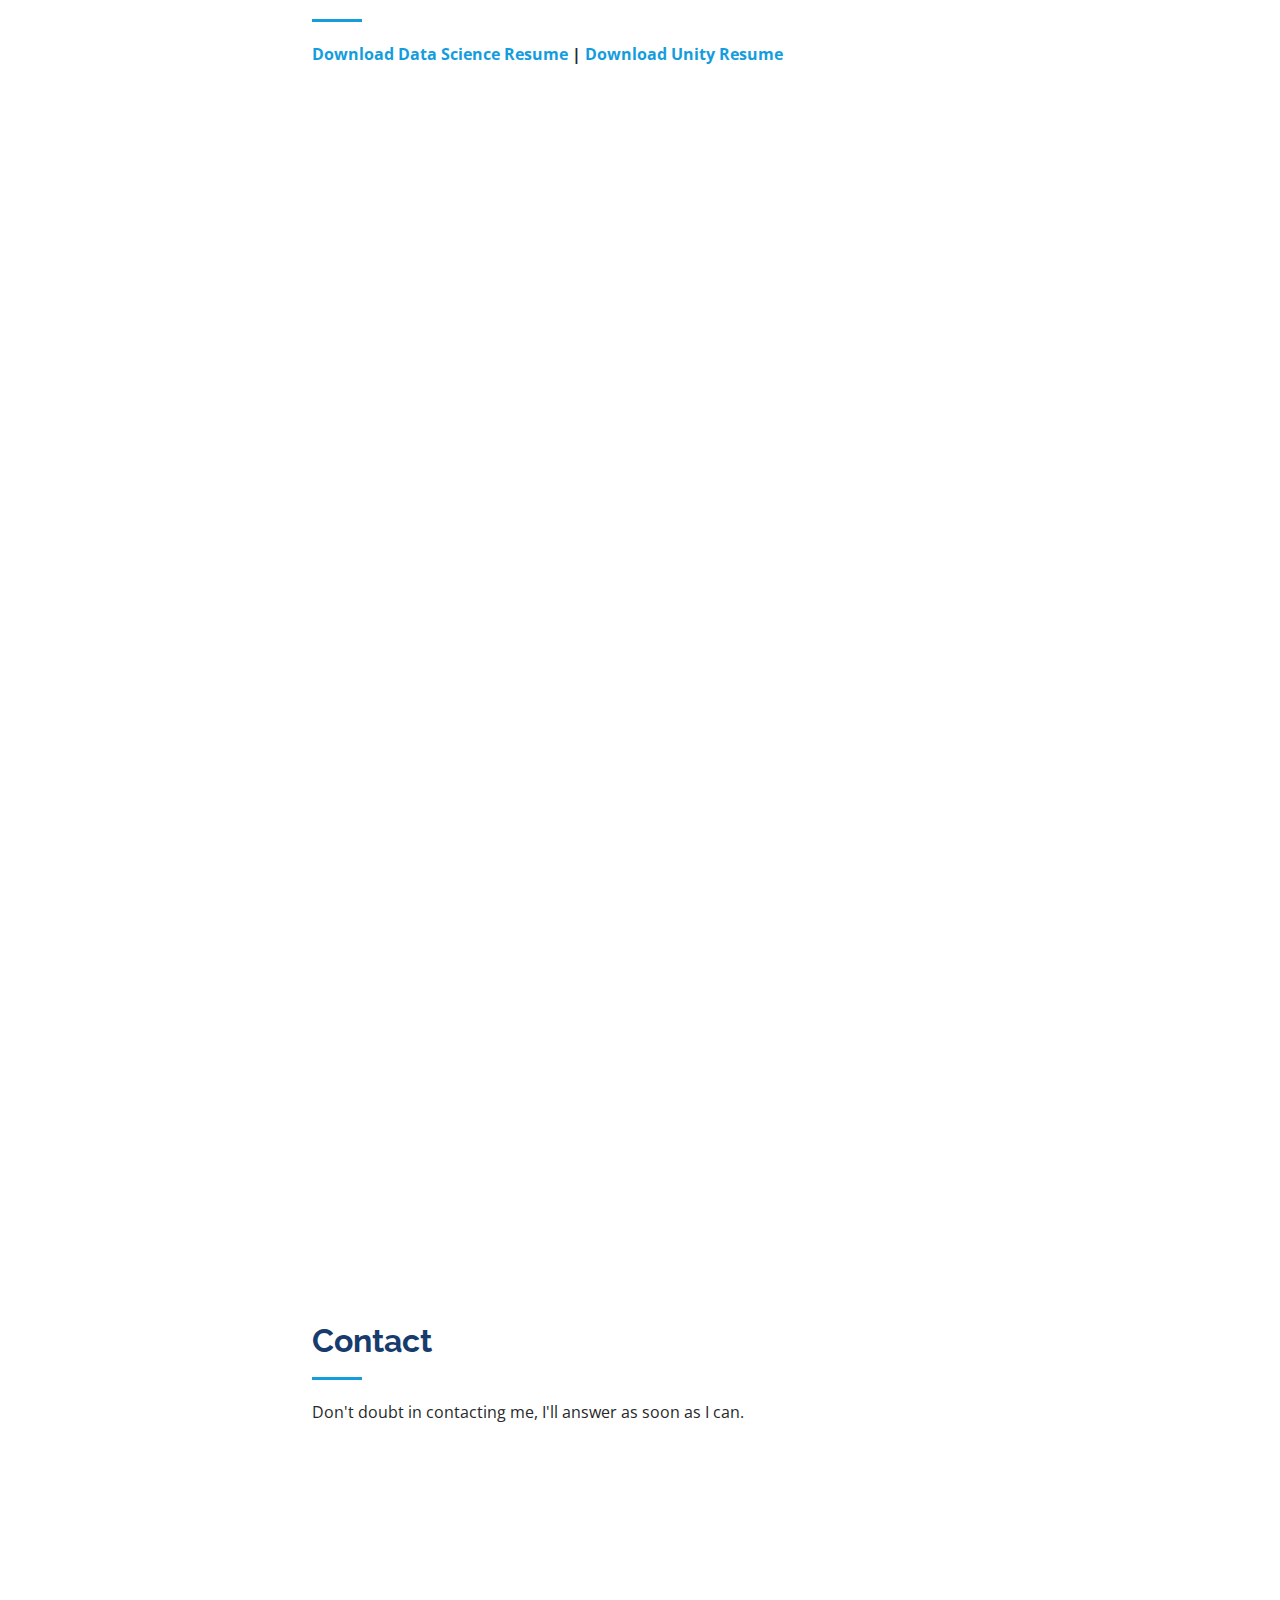
==== commit dee34d5a: "moar work" ====
--- a/index.html
+++ b/index.html
@@ -72,7 +72,7 @@
   <section id="hero" class="d-flex flex-column justify-content-center align-items-center">
     <div class="hero-container" data-aos="fade-in">
       <h1>Agustin Lehmann</h1>
-      <p>I'm <span class="typed" data-typed-items="a Data Scientist,a Unity Developer,a Programmer,a Chemist"></span></p>
+      <p>I'm <span class="typed" data-typed-items="a Data Scientist,a Unity Developer,a Freelance Programmer"></span></p>
     </div>
   </section><!-- End Hero -->
 
@@ -93,7 +93,8 @@
           <div class="col-lg-8 pt-4 pt-lg-0 content" data-aos="fade-left">
             <h3>Data Scientist &amp; Unity developer.</h3>
             <p class="fst-italic">
-              I'm Agustin Lehmann a data scientist, self thought programmer and a chemist.
+              I'm Agustin Lehmann a data scientist and a self thought python and Unity programmer.
+              Currently working in a freelance python proyect.
             </p>
             <div class="row">
               <div class="col-lg-6">
@@ -127,7 +128,7 @@
 
         <div class="section-title">
           <h2>Portfolio</h2>
-          <p>Here are some of my proyects</p>
+          <p>Here are some of my proyects, if you want to look at a field in particular you can use the filter that is bellow.</p>
         </div>
 
         <div class="row" data-aos="fade-up">
@@ -170,62 +171,11 @@
             </div>
           </div>
 
-          <div class="col-lg-4 col-md-6 portfolio-item filter-card">
+          <div class="col-lg-4 col-md-6 portfolio-item filter-unity">
             <div class="portfolio-wrap">
-              <img src="assets/img/portfolio/portfolio-4.jpg" class="img-fluid" alt="">
+              <img src="assets/images/RoguelikeSystem.jpg" class="img-fluid" alt="">
               <div class="portfolio-links">
-                <a href="assets/img/portfolio/portfolio-4.jpg" data-gallery="portfolioGallery" class="portfolio-lightbox" title="Card 2"><i class="bx bx-plus"></i></a>
-                <a href="portfolio-details.html" title="More Details"><i class="bx bx-link"></i></a>
-              </div>
-            </div>
-          </div>
-
-          <div class="col-lg-4 col-md-6 portfolio-item filter-web">
-            <div class="portfolio-wrap">
-              <img src="assets/img/portfolio/portfolio-5.jpg" class="img-fluid" alt="">
-              <div class="portfolio-links">
-                <a href="assets/img/portfolio/portfolio-5.jpg" data-gallery="portfolioGallery" class="portfolio-lightbox" title="Web 2"><i class="bx bx-plus"></i></a>
-                <a href="portfolio-details.html" title="More Details"><i class="bx bx-link"></i></a>
-              </div>
-            </div>
-          </div>
-
-          <div class="col-lg-4 col-md-6 portfolio-item filter-app">
-            <div class="portfolio-wrap">
-              <img src="assets/img/portfolio/portfolio-6.jpg" class="img-fluid" alt="">
-              <div class="portfolio-links">
-                <a href="assets/img/portfolio/portfolio-6.jpg" data-gallery="portfolioGallery" class="portfolio-lightbox" title="App 3"><i class="bx bx-plus"></i></a>
-                <a href="portfolio-details.html" title="More Details"><i class="bx bx-link"></i></a>
-              </div>
-            </div>
-          </div>
-
-          <div class="col-lg-4 col-md-6 portfolio-item filter-card">
-            <div class="portfolio-wrap">
-              <img src="assets/img/portfolio/portfolio-7.jpg" class="img-fluid" alt="">
-              <div class="portfolio-links">
-                <a href="assets/img/portfolio/portfolio-7.jpg" data-gallery="portfolioGallery" class="portfolio-lightbox" title="Card 1"><i class="bx bx-plus"></i></a>
-                <a href="portfolio-details.html" title="More Details"><i class="bx bx-link"></i></a>
-              </div>
-            </div>
-          </div>
-
-          <div class="col-lg-4 col-md-6 portfolio-item filter-card">
-            <div class="portfolio-wrap">
-              <img src="assets/img/portfolio/portfolio-8.jpg" class="img-fluid" alt="">
-              <div class="portfolio-links">
-                <a href="assets/img/portfolio/portfolio-8.jpg" data-gallery="portfolioGallery" class="portfolio-lightbox" title="Card 3"><i class="bx bx-plus"></i></a>
-                <a href="portfolio-details.html" title="More Details"><i class="bx bx-link"></i></a>
-              </div>
-            </div>
-          </div>
-
-          <div class="col-lg-4 col-md-6 portfolio-item filter-web">
-            <div class="portfolio-wrap">
-              <img src="assets/img/portfolio/portfolio-9.jpg" class="img-fluid" alt="">
-              <div class="portfolio-links">
-                <a href="assets/img/portfolio/portfolio-9.jpg" data-gallery="portfolioGallery" class="portfolio-lightbox" title="Web 3"><i class="bx bx-plus"></i></a>
-                <a href="portfolio-details.html" title="More Details"><i class="bx bx-link"></i></a>
+                <a href=".\portfolio-details-pages\portfolio-details-roguelike-power-system.html" title="More Details">Roguelike power system</a>
               </div>
             </div>
           </div>
@@ -255,32 +205,34 @@
         </div>
     
         <div class="progress">
+          <span class="skill">SQL <i class="val">55%</i></span>
+          <div class="progress-bar-wrap">
+            <div class="progress-bar" role="progressbar" aria-valuenow="55" aria-valuemin="0" aria-valuemax="100"></div>
+          </div>
+        </div>
+
+        <div class="progress">
+          <span class="skill">pandas <i class="val">90%</i></span>
+          <div class="progress-bar-wrap">
+            <div class="progress-bar" role="progressbar" aria-valuenow="90" aria-valuemin="0" aria-valuemax="100"></div>
+          </div>
+        </div>
+
+        <div class="progress">
+          <span class="skill">Seaborn, scikit-learn, numpy <i class="val">70%</i></span>
+          <div class="progress-bar-wrap">
+            <div class="progress-bar" role="progressbar" aria-valuenow="70" aria-valuemin="0" aria-valuemax="100"></div>
+          </div>
+        </div>
+
+        <div class="progress">
           <span class="skill">C# <i class="val">80%</i></span>
           <div class="progress-bar-wrap">
             <div class="progress-bar" role="progressbar" aria-valuenow="80" aria-valuemin="0" aria-valuemax="100"></div>
           </div>
         </div>
 
-        <div class="progress">
-          <span class="skill">pandas <i class="val">90%</i></span>
-          <div class="progress-bar-wrap">
-            <div class="progress-bar" role="progressbar" aria-valuenow="90" aria-valuemin="0" aria-valuemax="100"></div>
-          </div>
-        </div>
-
-        <div class="progress">
-          <span class="skill">SQL <i class="val">55%</i></span>
-          <div class="progress-bar-wrap">
-            <div class="progress-bar" role="progressbar" aria-valuenow="55" aria-valuemin="0" aria-valuemax="100"></div>
-          </div>
-        </div>
-
-        <div class="progress">
-          <span class="skill">Seaborn, scikit-learn, numpy <i class="val">70%</i></span>
-          <div class="progress-bar-wrap">
-            <div class="progress-bar" role="progressbar" aria-valuenow="70" aria-valuemin="0" aria-valuemax="100"></div>
-          </div>
-        </div>
+        
       </div>
 <!-- la otra mitad -->
       <div class="col-lg-6" data-aos="fade-up" data-aos-delay="100">
@@ -292,21 +244,21 @@
         </div>
         
         <div class="progress">
+          <span class="skill">tensorflow <i class="val">70%</i></span>
+          <div class="progress-bar-wrap">
+            <div class="progress-bar" role="progressbar" aria-valuenow="70" aria-valuemin="0" aria-valuemax="100"></div>
+          </div>
+        </div>
+
+        <div class="progress">
+          <span class="skill">Tableu <i class="val">55%</i></span>
+          <div class="progress-bar-wrap">
+            <div class="progress-bar" role="progressbar" aria-valuenow="55" aria-valuemin="0" aria-valuemax="100"></div>
+          </div>
+        </div>
+
+        <div class="progress">
           <span class="skill">Unity <i class="val">70%</i></span>
-          <div class="progress-bar-wrap">
-            <div class="progress-bar" role="progressbar" aria-valuenow="70" aria-valuemin="0" aria-valuemax="100"></div>
-          </div>
-        </div>
-
-        <div class="progress">
-          <span class="skill">Tableu <i class="val">55%</i></span>
-          <div class="progress-bar-wrap">
-            <div class="progress-bar" role="progressbar" aria-valuenow="55" aria-valuemin="0" aria-valuemax="100"></div>
-          </div>
-        </div>
-
-        <div class="progress">
-          <span class="skill">tensorflow <i class="val">70%</i></span>
           <div class="progress-bar-wrap">
             <div class="progress-bar" role="progressbar" aria-valuenow="70" aria-valuemin="0" aria-valuemax="100"></div>
           </div>
@@ -330,7 +282,22 @@
 
     <div class="section-title">
       <h2>Resume</h2>
-    </div>
+      <a href=""><b>Download Data Science Resume</b></a>
+      <a><b>|</b></a>
+      <a href=""><b>Download Unity Resume</b></a>
+    </div>
+    <div class="row">
+      <div class="col-lg-6" data-aos="fade-up">
+        <h3 class="resume-title">Sumary</h3>
+        <div class="resume-item pb-0">
+          <h4>Agustin Lehmann</h4>
+          <p><em>Freelance Python and Unity programmer. Currently studying Data Science at the University of Buenos Aires and trying to get a job in the field of Data science.</em></p>
+          <ul>
+            <li>Ciudad Autónoma de Buenos Aires, Buenos Aires, Argentina</li>
+            <li>+54 1131603769</li>
+            <li>96agustin.lehmann@gmail.com</li>
+          </ul>
+        </div>
 
     <div class="row">
       <div class="col-lg-6" data-aos="fade-up">
@@ -341,19 +308,50 @@
             <p><em>Universidad de Buenos Aires, Buenos Aires, Argentina</em></p>
           </div>
           <div class="resume-item">
-            <h4>Pharmacy(Incomplete)</h4>
-            <h5>2017 - 2019</h5>
-            <p><em>Universidad de Buenos Aires, Buenos Aires, Argentina</em></p>
-          </div>
-          <div class="resume-item">
             <h4>Chemist</h4>
             <h5>2008 - 2016</h5>
             <p><em>Escuela Técnica N°27 Hipólito Yrigoyen, Buenos Aires, Argentina</em></p>
           </div>
       </div>
     </div>
-
   </div>
+  <div class="col-lg-6" data-aos="fade-up" data-aos-delay="100">
+    <h3 class="resume-title">Professional Experience</h3>
+    <div class="resume-item">
+      <h4>Freelance</h4>
+      <h5>2022 - Present</h5>
+      <ul>
+        <li>I'm currently working on a telegram bot that processes tradeing signals from various groups into its own tradeing bot, as well as makeing a subscription system for the service.</li>
+      </ul>
+    </div>
+    <div class="col-lg-6" data-aos="fade-up" data-aos-delay="100">
+      <h3 class="resume-title">Courses</h3>
+      <div class="resume-item">
+        <h4>Data Science</h4>
+        <h5>July 2022 - January 2023</h5>
+        <p>Institution: <b>Coderhouse</b></p>
+        <p>Currently doing the course.</p>
+      </div>
+      <div class="resume-item">
+        <h4>Data Analysis with Python</h4>
+        <h5>March 18, 2022</h5>
+        <p>Institution: <b>FreeCodeCamp.org</b></p>
+        <a href="https://www.freecodecamp.org/certification/agustin-lehmann/data-analysis-with-python-v7"><b>Certification</b></a>
+      </div>
+      <div class="resume-item">
+        <h4>Web Scraping and API Fundamentals in Python</h4>
+        <h5>November 13, 2021</h5>
+        <p>Institution: <b>365 DataScience</b></p>
+        <a href="https://learn.365datascience.com/certificates/CC-6F572FDB93/"><b>Certification</b></a>
+      </div>
+      <div class="resume-item">
+        <h4>Deep Learning with TensorFlow 2</h4>
+        <h5>November 18, 2021</h5>
+        <p>Institution: <b>365 DataScience</b></p>
+        <a href="https://learn.365datascience.com/certificates/CC-236427E8B1/"><b>Certification</b></a>
+      </div>
+      
+      
 </section><!-- End Resume Section -->
     <!-- ======= Contact Section ======= -->
     <section id="contact" class="contact">
@@ -361,37 +359,50 @@
 
         <div class="section-title">
           <h2>Contact</h2>
-          <p>Magnam dolores commodi suscipit. Necessitatibus eius consequatur ex aliquid fuga eum quidem. Sit sint consectetur velit. Quisquam quos quisquam cupiditate. Et nemo qui impedit suscipit alias ea. Quia fugiat sit in iste officiis commodi quidem hic quas.</p>
+          <p>Don't doubt in contacting me, I'll answer as soon as I can.</p>
         </div>
 
         <div class="row" data-aos="fade-in">
 
           <div class="col-lg-5 d-flex align-items-stretch">
             <div class="info">
-              <div class="address">
-                <i class="bi bi-geo-alt"></i>
-                <h4>Location:</h4>
-                <p>A108 Adam Street, New York, NY 535022</p>
+              <div class="phone">
+                <i class="bi bi-phone"></i>
+                <h4>Phone:</h4>
+                <p>+54 1131603769</p>
               </div>
 
               <div class="email">
                 <i class="bi bi-envelope"></i>
                 <h4>Email:</h4>
-                <p>info@example.com</p>
+                <p>96agustin.lehmann@gmail.com</p>
               </div>
 
               <div class="phone">
-                <i class="bi bi-phone"></i>
-                <h4>Call:</h4>
-                <p>+1 5589 55488 55s</p>
-              </div>
-
-              <iframe src="https://www.google.com/maps/embed?pb=!1m14!1m8!1m3!1d12097.433213460943!2d-74.0062269!3d40.7101282!3m2!1i1024!2i768!4f13.1!3m3!1m2!1s0x0%3A0xb89d1fe6bc499443!2sDowntown+Conference+Center!5e0!3m2!1smk!2sbg!4v1539943755621" frameborder="0" style="border:0; width: 100%; height: 290px;" allowfullscreen></iframe>
-            </div>
-
-          </div>
-
-          <div class="col-lg-7 mt-5 mt-lg-0 d-flex align-items-stretch">
+                <i class="bi bi-telegram"></i>
+                <h4>Telegram:</h4>
+                <p>
+                <a href='https://t.me/AgustinLehmann'>@AgustinLehmann</a></p>
+              </div>
+
+              <div class="phone">
+                <i class="bi bi-linkedin"></i>
+                <h4>LinkedIn:</h4>
+                <p>
+                <a href='https://linkedin.com/in/agustin-lehmann-abaab41b1/'>https://linkedin.com/in/agustin-lehmann-abaab41b1/</a></p>
+              </div>
+              <div class="phone">
+                <i class="bi bi-github"></i>
+                <h4>Github:</h4>
+                <p>
+                <a href='https://github.com/Lemonpi3'>https://github.com/Lemonpi3</a></p>
+              </div>
+            </div>
+            <!-- <iframe src="https://www.google.com/maps/embed?pb=!1m14!1m12!1m3!1d62473.4105844009!2d-58.434543449887265!3d-34.62048869500688!2m3!1f0!2f0!3f0!3m2!1i1024!2i768!4f13.1!5e0!3m2!1sen!2sar!4v1659189024158!5m2!1sen!2sar" frameborder="0" class="col-lg-12 mt-5 mt-lg-0 d-flex align-items-stretch" allowfullscreen></iframe> -->
+
+          </div>
+
+          <!-- <div class="col-lg-7 mt-5 mt-lg-0 d-flex align-items-stretch">
             <form action="forms/contact.php" method="post" role="form" class="php-email-form">
               <div class="row">
                 <div class="form-group col-md-6">
@@ -418,7 +429,7 @@
               </div>
               <div class="text-center"><button type="submit">Send Message</button></div>
             </form>
-          </div>
+          </div> -->
 
         </div>
 
--- a/assets/css/style.css
+++ b/assets/css/style.css
@@ -233,7 +233,7 @@
 #hero {
   width: 100%;
   height: 100vh;
-  background: url("../images/LetBeChaos.jpg") top center;
+  background: url("../images/DALL·E\ 2022-07-30\ 10.21.20\ -\ drawing\ of\ a\ cyberpunk\ robot\ doing\ Data\ science\,\ digital\ art.png") top center;
   background-size: cover;
 }
 
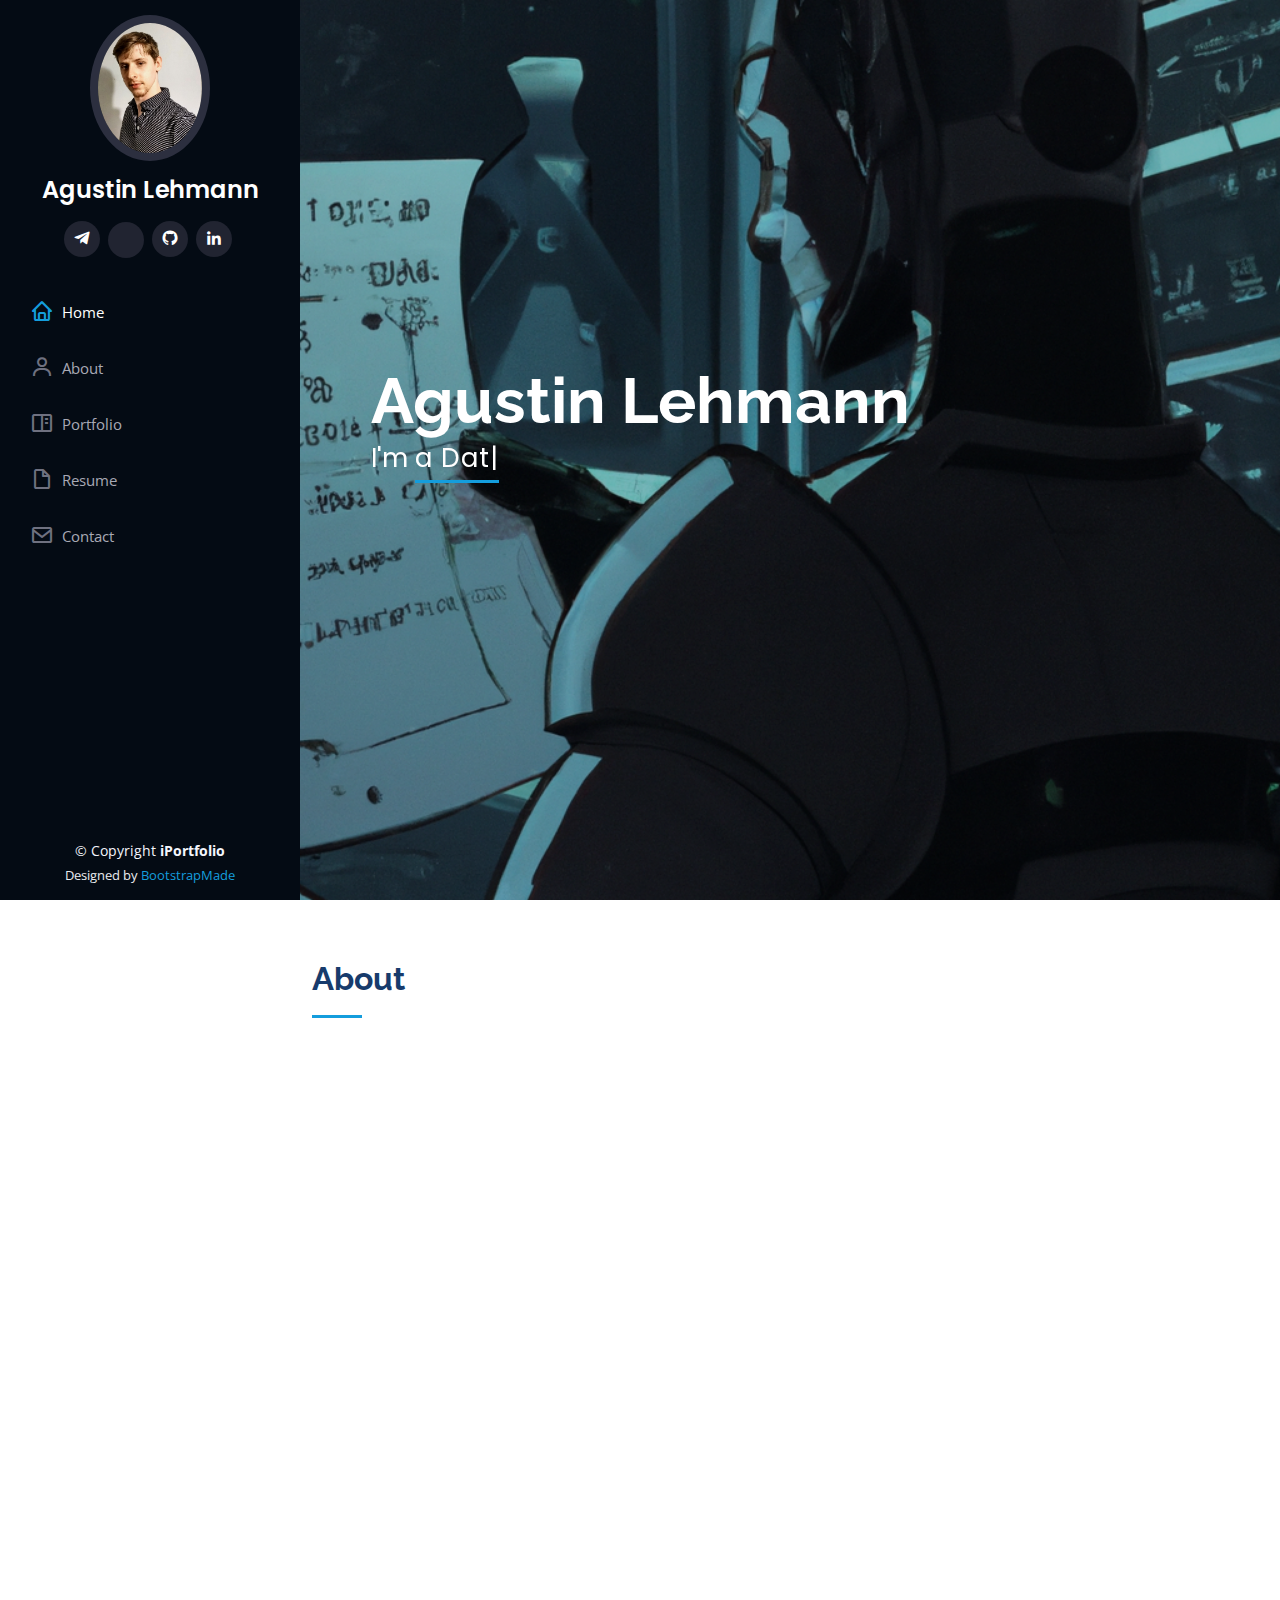
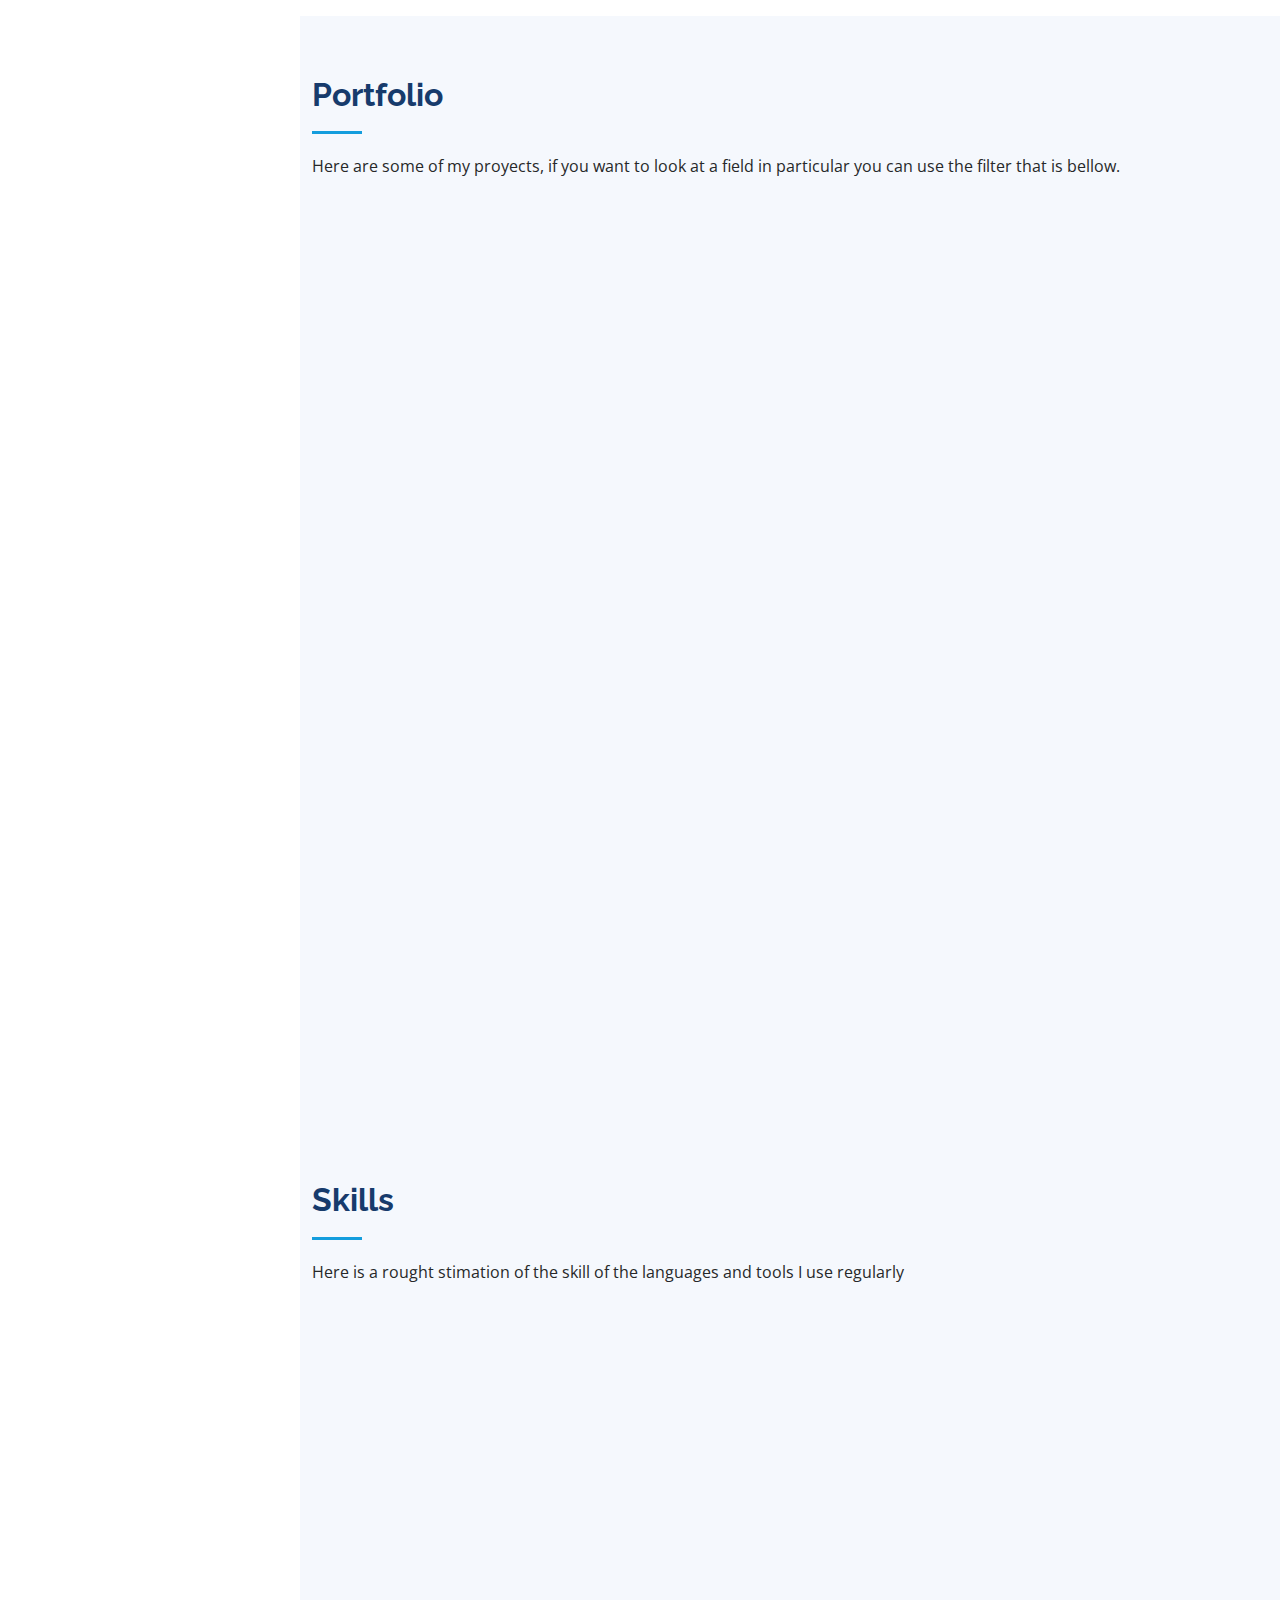
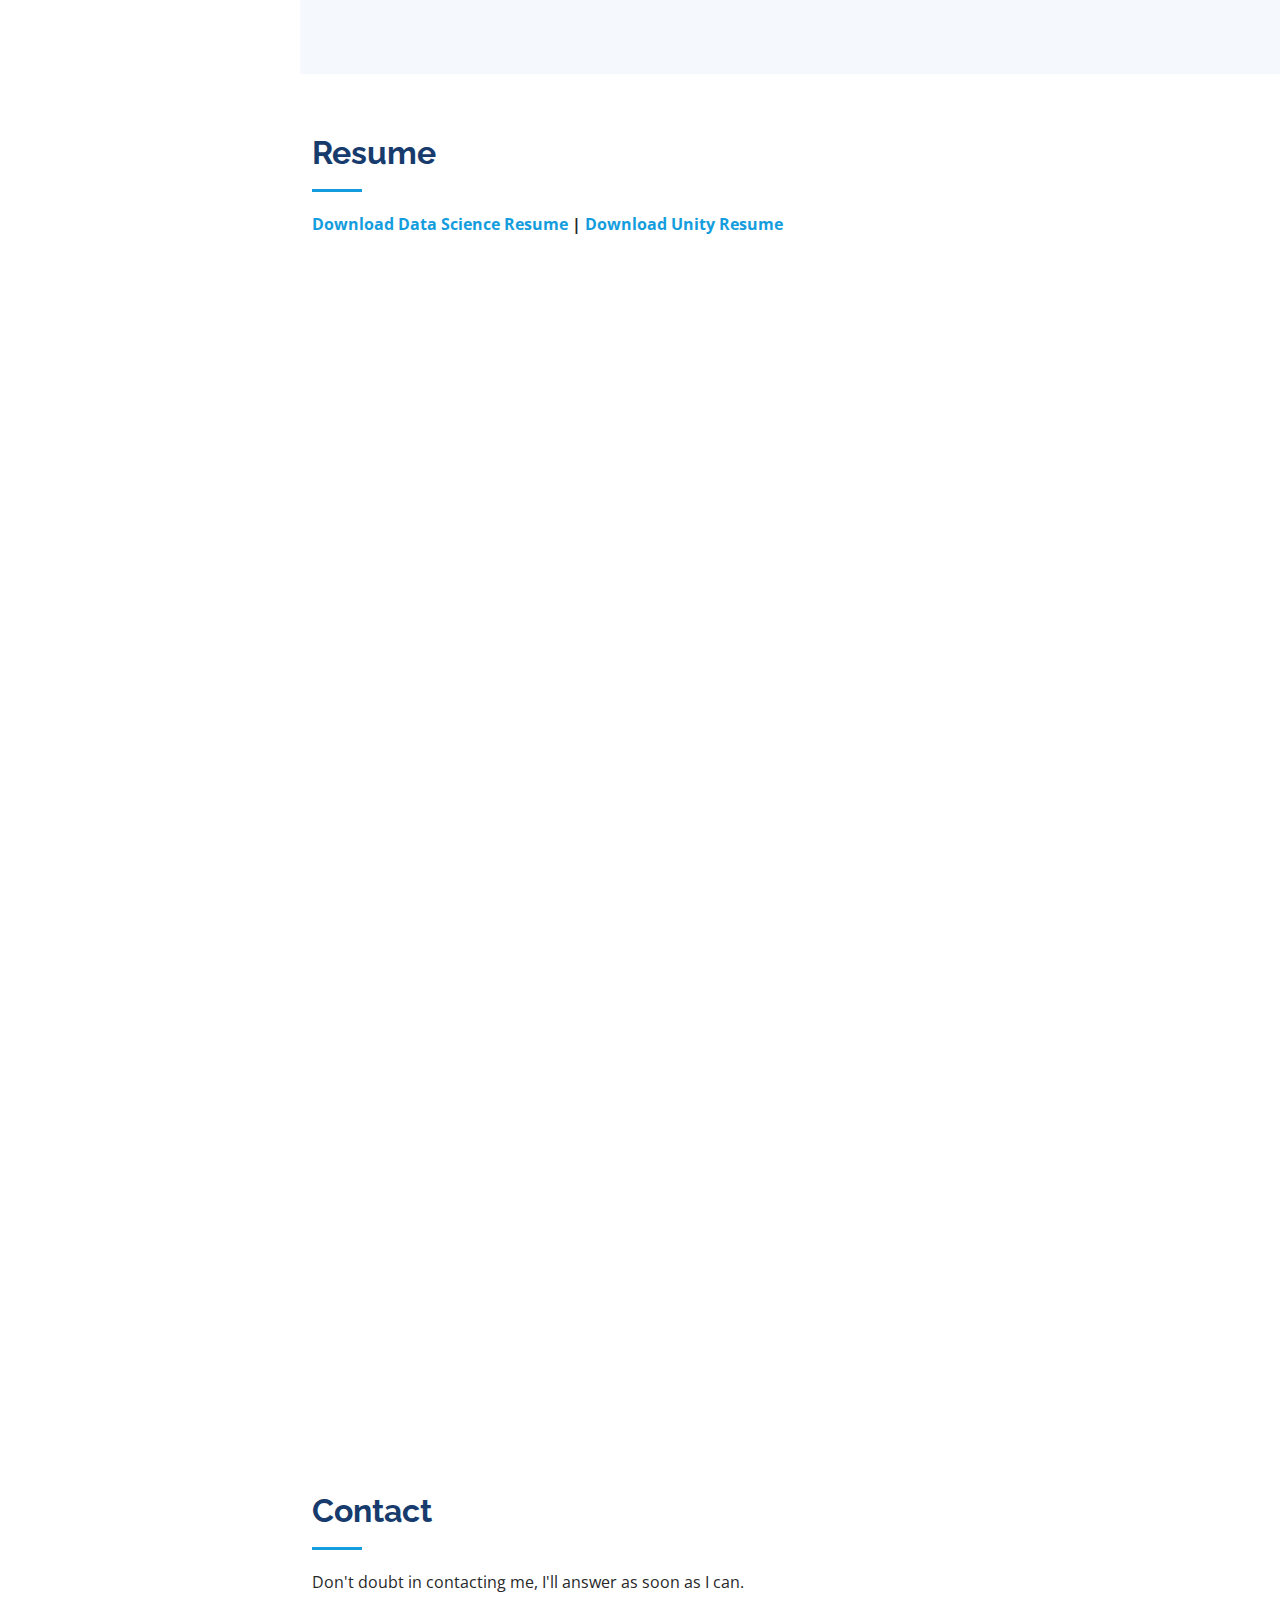
==== commit c6cf9244: "Moar work" ====
--- a/index.html
+++ b/index.html
@@ -109,6 +109,7 @@
                 <ul>
                   <li><i class="bi bi-chevron-right"></i> <strong>Age:</strong> <span>26</span></li>
                   <li><i class="bi bi-chevron-right"></i> <strong>Email:</strong> <span>96agustin.lehmann@gmail.com</span></li>
+                  <li><i class="bi bi-chevron-right"></i> <strong>Phone:</strong> <span>+54 1131603769</span></li>
                 </ul>
               </div>
             </div>
@@ -146,12 +147,31 @@
 
           <div class="col-lg-4 col-md-6 portfolio-item filter-ds">
             <div class="portfolio-wrap">
-              <img src="assets\images\HearthFailure1.png" class="img-fluid" alt="">
+              <img src="assets\images\DALL·E 2022-07-30 21.44.25 - drawing of a cyberpunk robot doing medicine, digital art.png" class="img-fluid" alt="">
               <div class="portfolio-links ">
                 <a href=".\portfolio-details-pages\portfolio-details-heartfailure.html" title="More Details">Heart failure EDA and Model</a>
               </div>
             </div>
           </div>
+
+          <div class="col-lg-4 col-md-6 portfolio-item filter-ds">
+            <div class="portfolio-wrap">
+              <img src="assets\images\DALL·E 2022-07-30 10.17.51 - drawing of a robot doing Data science, digital art.png" class="img-fluid" alt="">
+              <div class="portfolio-links ">
+                <a href="portfolio-details-pages/portfolio-details-steam-eda.html" title="More Details" style='font-size: x-large;'>Steam EDA and score predictor</a>
+              </div>
+            </div>
+          </div>
+
+          <div class="col-lg-4 col-md-6 portfolio-item filter-ds">
+            <div class="portfolio-wrap">
+              <img src="assets\images\DALL·E 2022-07-30 22.06.33 - drawing of a cyberpunk robot writing a song, digital art.png" class="img-fluid" alt="">
+              <div class="portfolio-links ">
+                <a href="portfolio-details-pages\portfolio-details-lyric-generator.html" title="More Details">NPL Lyrics generator</a>
+              </div>
+            </div>
+          </div>
+          
 
           <div class="col-lg-4 col-md-6 portfolio-item filter-unity">
             <div class="portfolio-wrap">
@@ -173,13 +193,28 @@
 
           <div class="col-lg-4 col-md-6 portfolio-item filter-unity">
             <div class="portfolio-wrap">
-              <img src="assets/images/RoguelikeSystem.jpg" class="img-fluid" alt="">
+              <img src="assets/images/Roguelikedemo.jpg" class="img-fluid" alt="">
               <div class="portfolio-links">
                 <a href=".\portfolio-details-pages\portfolio-details-roguelike-power-system.html" title="More Details">Roguelike power system</a>
               </div>
             </div>
           </div>
-
+          <div class="col-lg-4 col-md-6 portfolio-item filter-misc">
+            <div class="portfolio-wrap">
+              <img src="assets/images/Telethon Bot.jpg" class="img-fluid" alt="">
+              <div class="portfolio-links">
+                <a href=".\portfolio-details-pages\portfolio-details-telethon redirect bot.html" title="More Details">Telethon redirect bot</a>
+              </div>
+            </div>
+          </div>
+          <div class="col-lg-4 col-md-6 portfolio-item filter-misc">
+            <div class="portfolio-wrap">
+              <img src="assets/images/Asteroids.png" class="img-fluid" alt="">
+              <div class="portfolio-links">
+                <a href=".\portfolio-details-pages\portfolio-details-asteroids.html" title="More Details">Asteroids in javascript</a>
+              </div>
+            </div>
+          </div>
         </div>
 
       </div>
@@ -309,7 +344,7 @@
           </div>
           <div class="resume-item">
             <h4>Chemist</h4>
-            <h5>2008 - 2016</h5>
+            <h5>2008 - 2015</h5>
             <p><em>Escuela Técnica N°27 Hipólito Yrigoyen, Buenos Aires, Argentina</em></p>
           </div>
       </div>
--- a/assets/css/style.css
+++ b/assets/css/style.css
@@ -233,7 +233,7 @@
 #hero {
   width: 100%;
   height: 100vh;
-  background: url("../images/DALL·E\ 2022-07-30\ 10.21.20\ -\ drawing\ of\ a\ cyberpunk\ robot\ doing\ Data\ science\,\ digital\ art.png") top center;
+  background: url("../images/hero.png") top center;
   background-size: cover;
 }
 
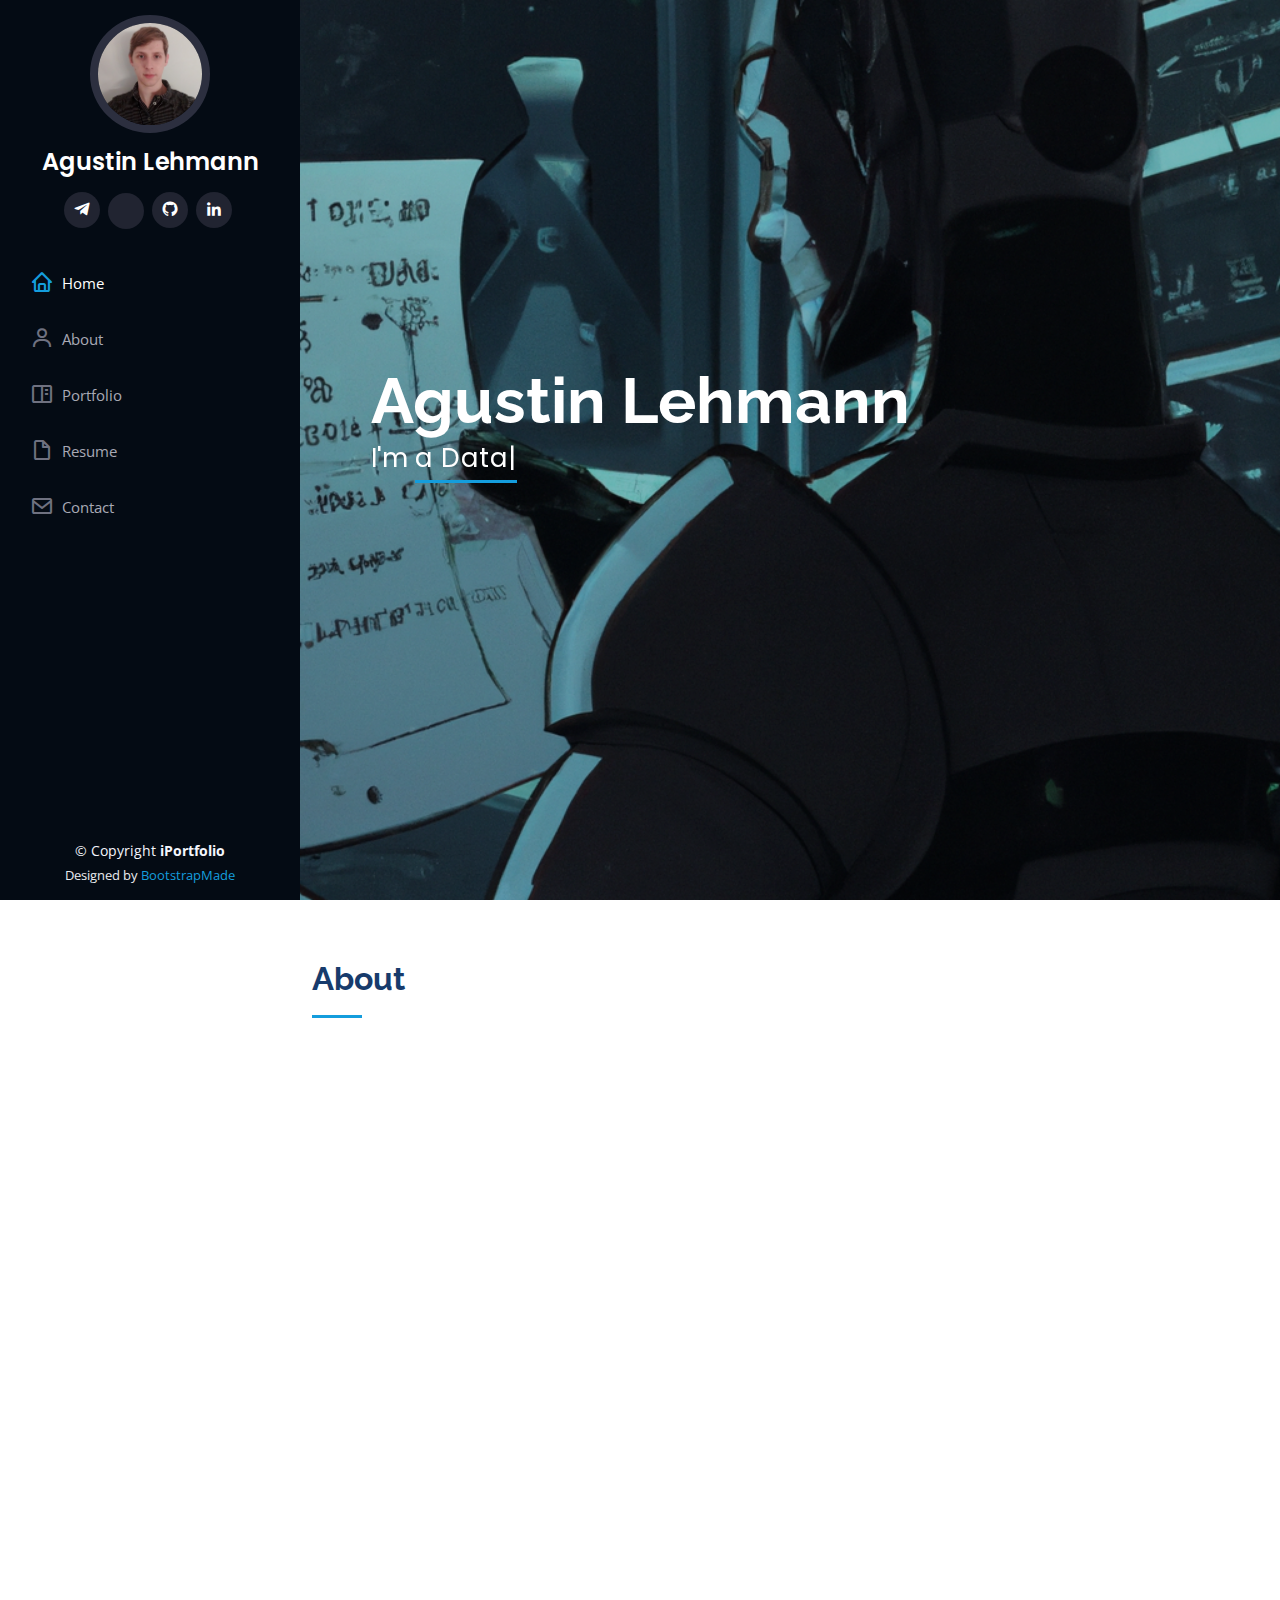
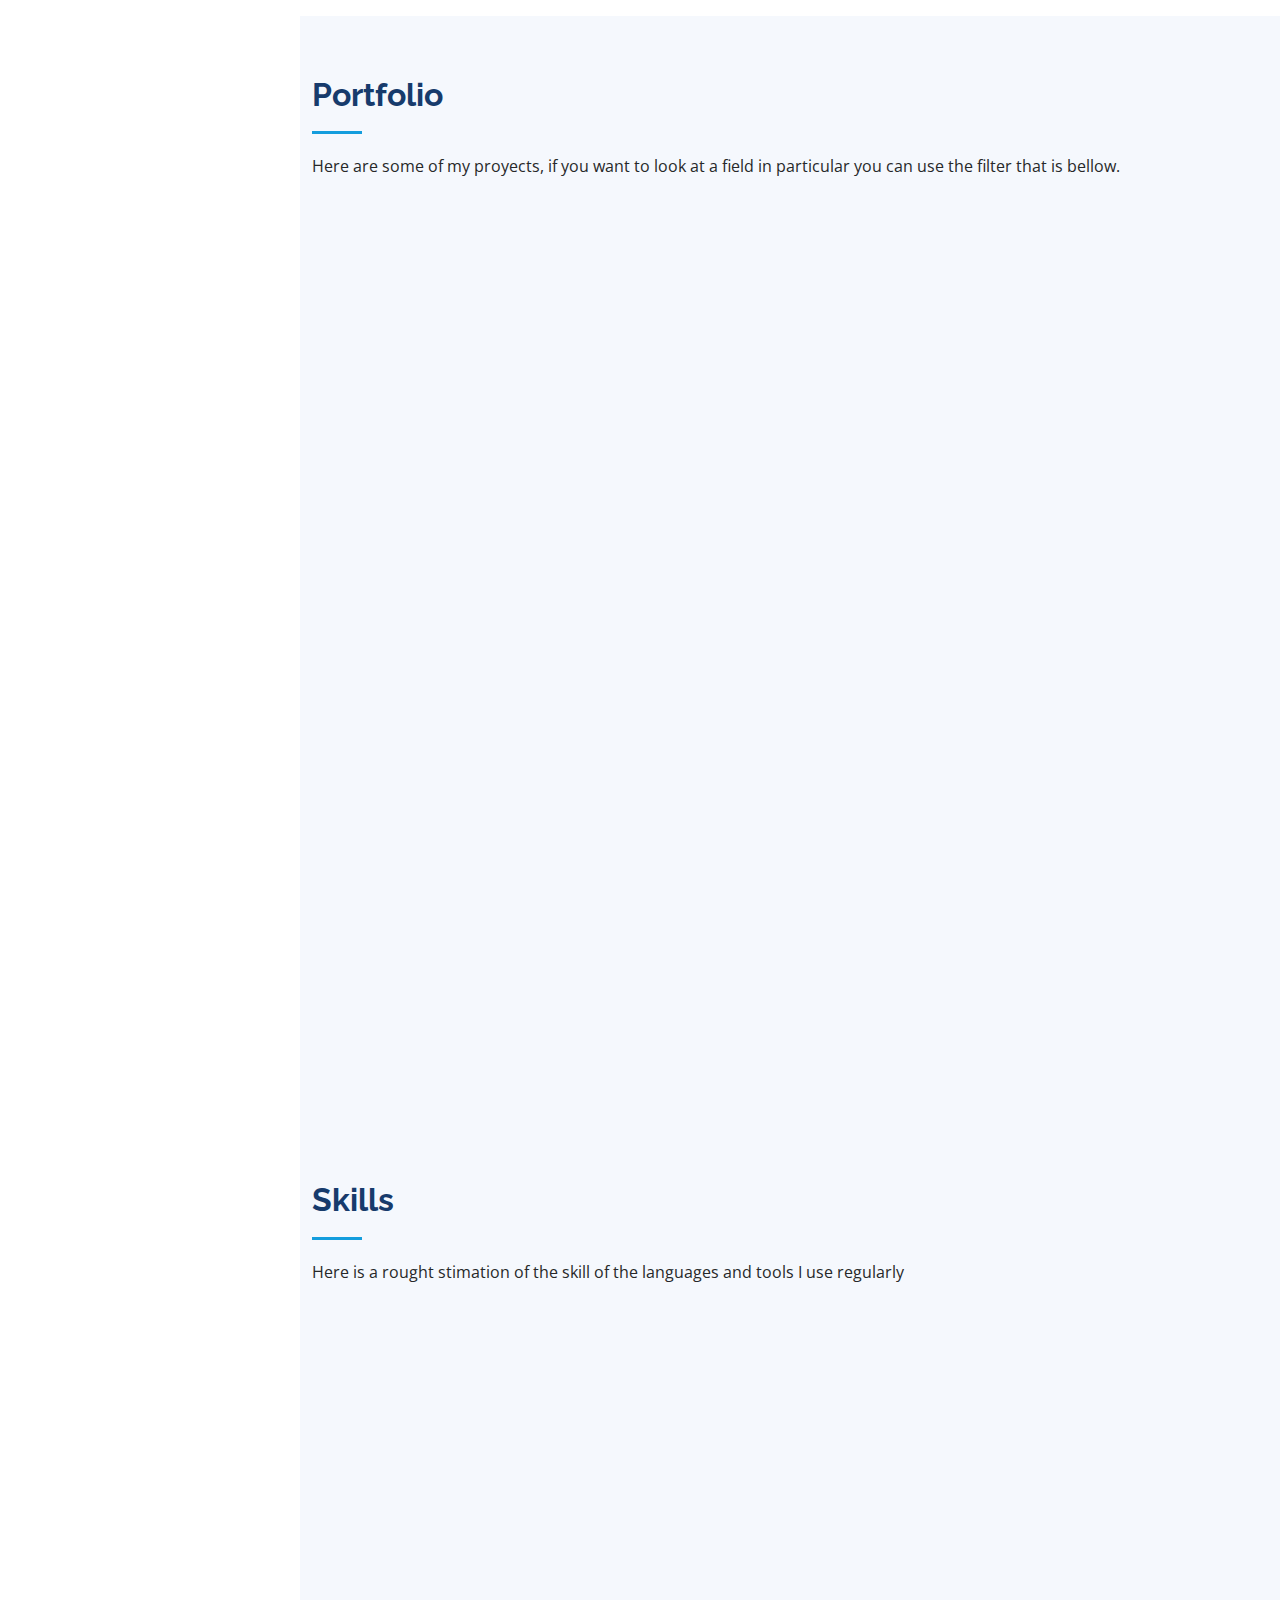
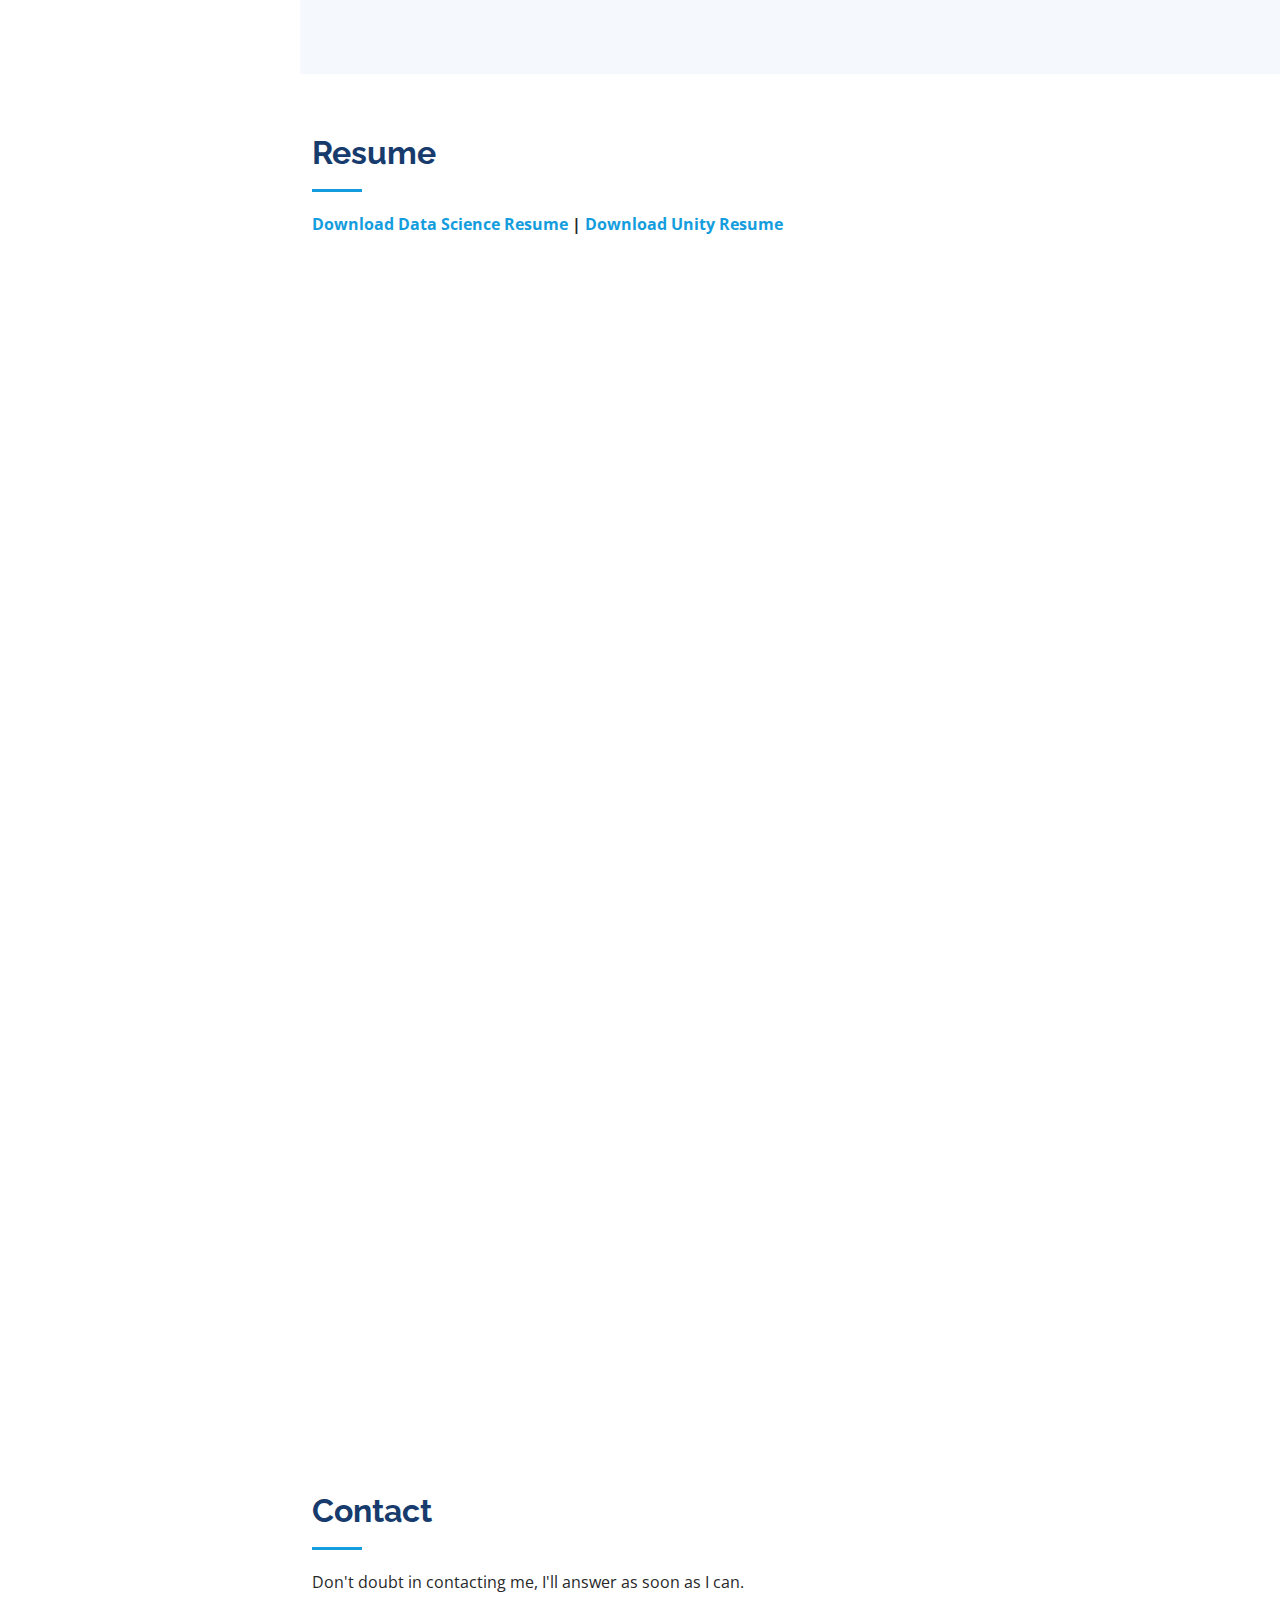
==== commit a52fd1ba: "changed profile picture, fixed some typos" ====
--- a/index.html
+++ b/index.html
@@ -356,7 +356,7 @@
       <h4>Freelance</h4>
       <h5>2022 - Present</h5>
       <ul>
-        <li>I'm currently working on a telegram bot that processes tradeing signals from various groups into its own tradeing bot, as well as makeing a subscription system for the service.</li>
+        <li>I'm currently working on a telegram bot that processes trading signals from various groups into its own tradeing bot, as well as makeing a subscription system for the service.</li>
       </ul>
     </div>
     <div class="col-lg-6" data-aos="fade-up" data-aos-delay="100">
